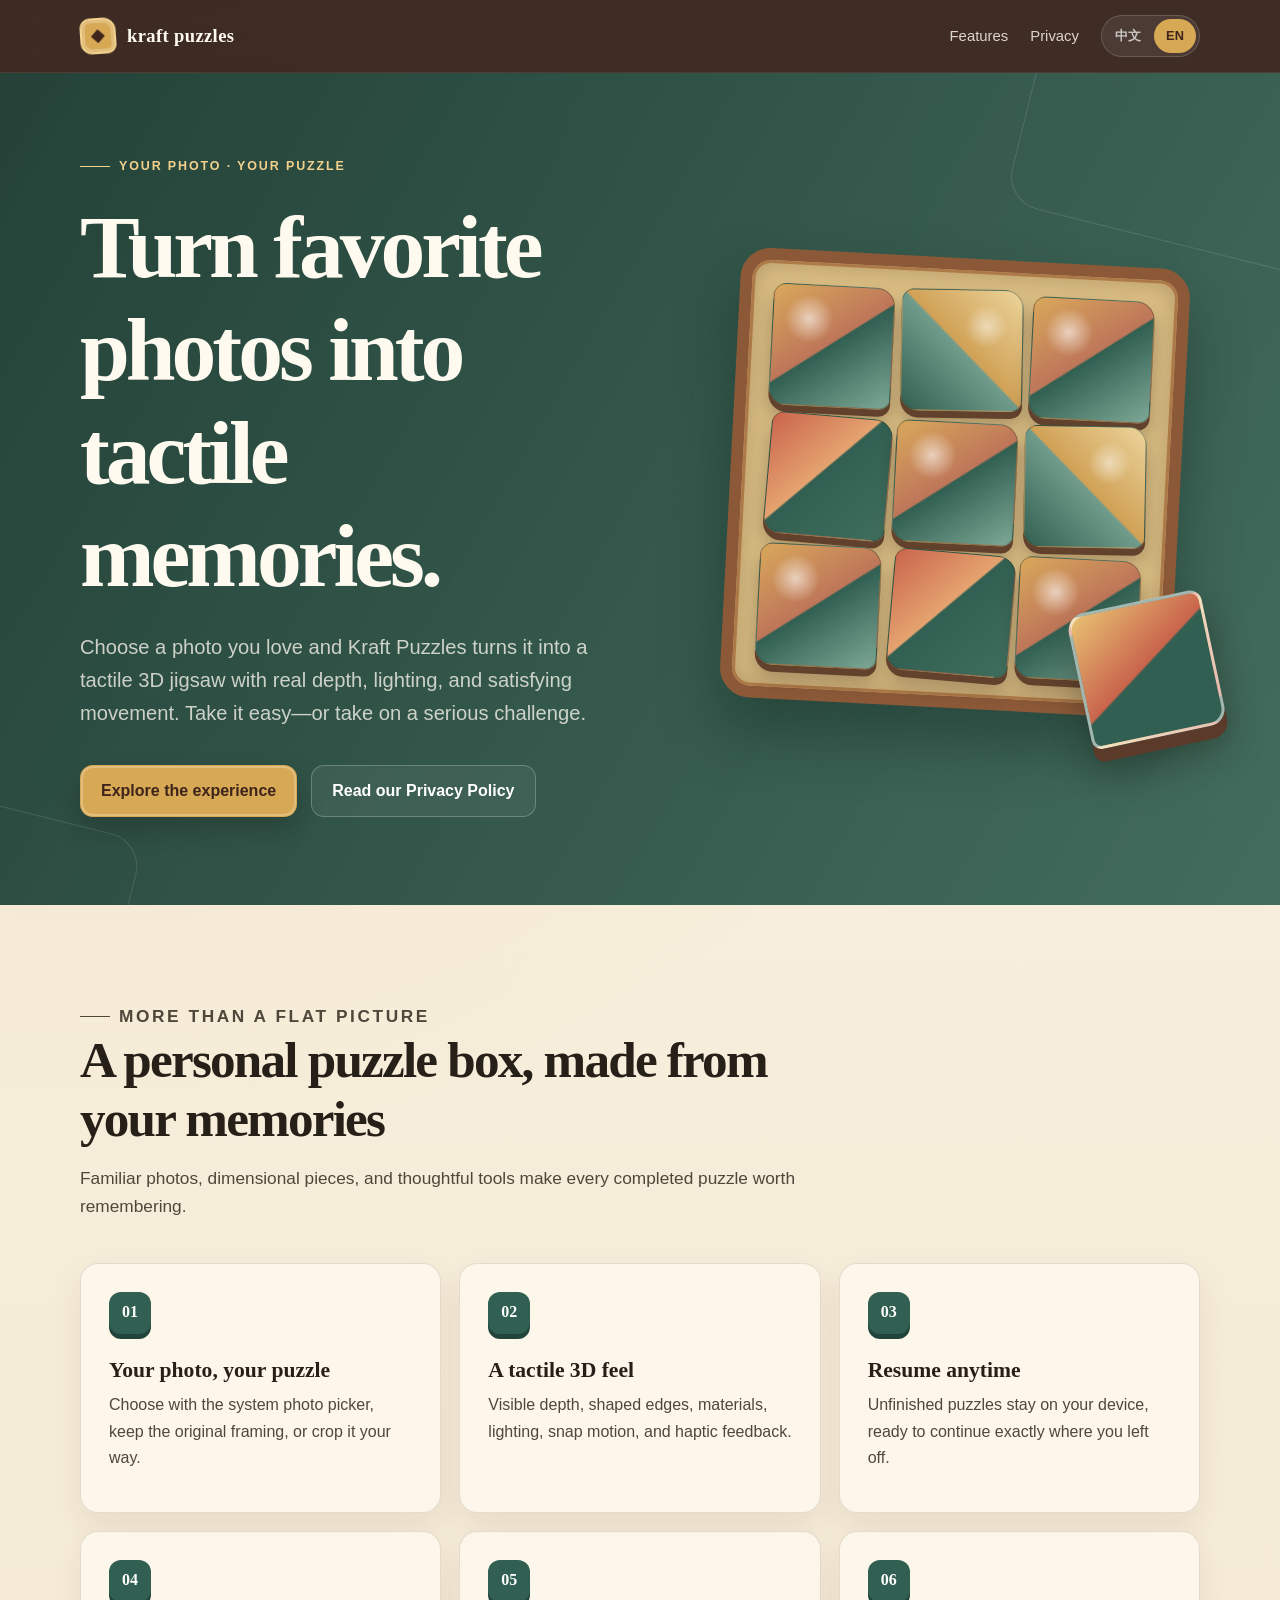
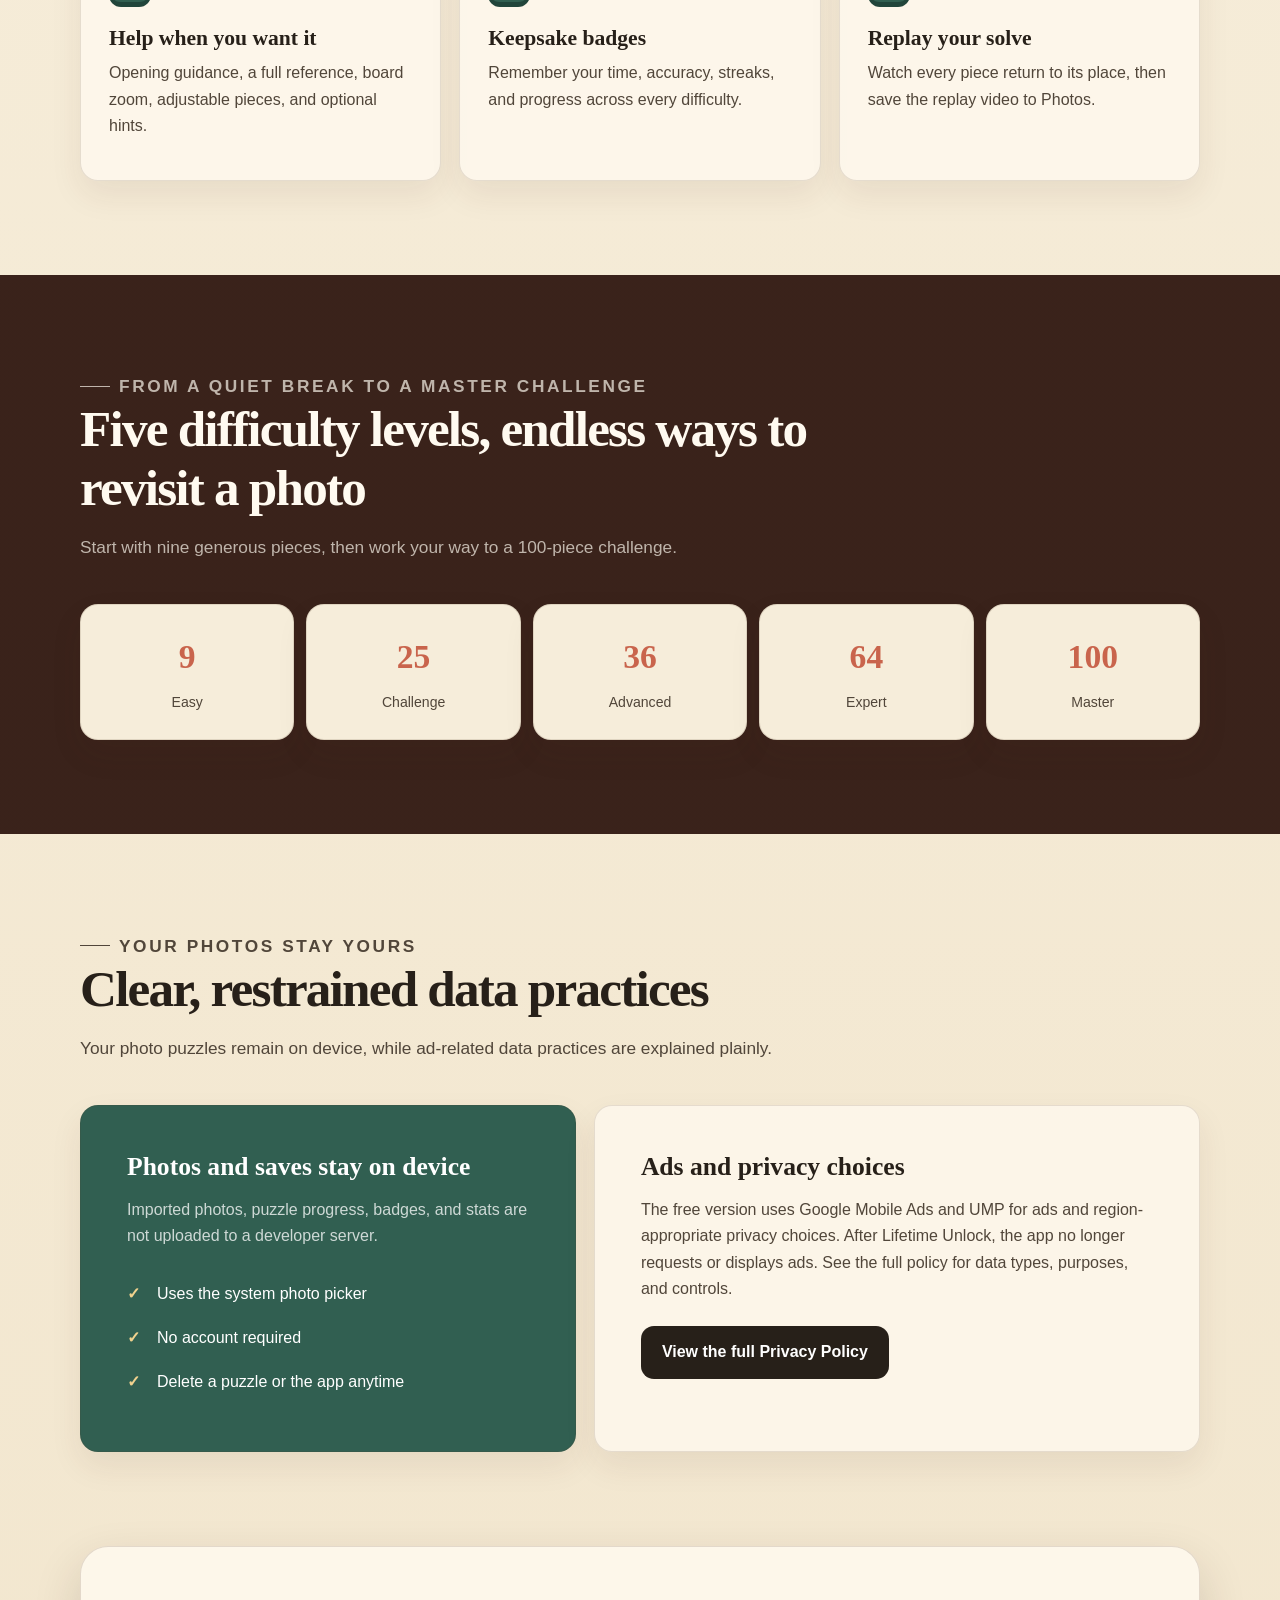
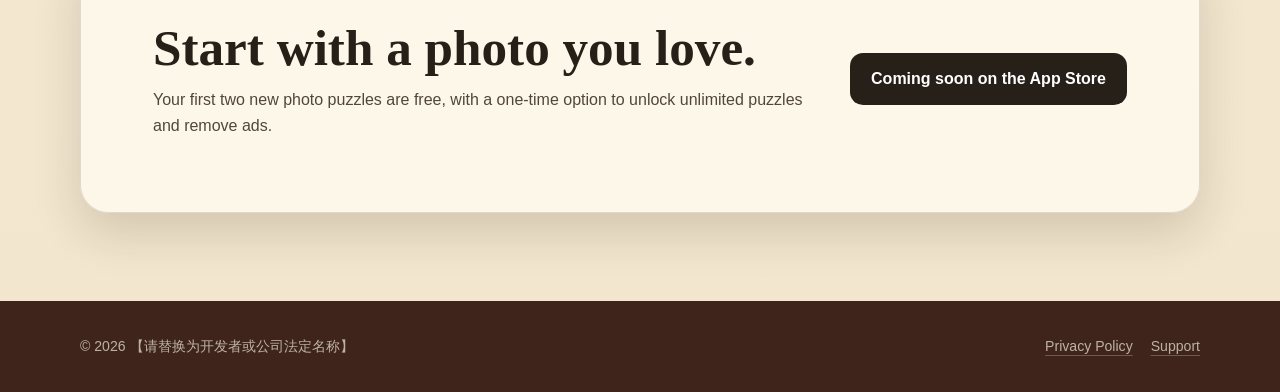
==== index.html @ c2f360ee "Add files via upload" ====
<!doctype html>
<html lang="zh-Hans">
  <head>
    <meta charset="utf-8" />
    <meta name="viewport" content="width=device-width, initial-scale=1" />
    <meta
      name="description"
      content="牛皮拼图（Kraft Puzzles）把你珍贵的照片变成有真实厚度与光影的 3D 拼图。支持 9 至 100 片、进度保存、奖章和拼图回放。"
    />
    <meta name="theme-color" content="#21453b" />
    <title>牛皮拼图 · Kraft Puzzles — 把照片拼成立体回忆</title>
    <link rel="stylesheet" href="styles.css" />
    <script src="site.js" defer></script>
  </head>
  <body>
    <a class="skip-link" href="#main">跳到主要内容 / Skip to content</a>

    <header class="site-header">
      <nav class="nav" aria-label="主导航 / Main navigation">
        <a class="brand" href="index.html" aria-label="牛皮拼图首页">
          <span class="brand-mark" aria-hidden="true">◆</span>
          <span>kraft puzzles</span>
        </a>
        <div class="nav-links">
          <a href="#features" data-language-panel="zh">特色</a>
          <a href="#features" data-language-panel="en" hidden>Features</a>
          <a class="always" href="privacy.html">
            <span data-language-panel="zh">隐私政策</span>
            <span data-language-panel="en" hidden>Privacy</span>
          </a>
          <div class="language-switcher" aria-label="选择语言 / Choose language">
            <button type="button" data-language-button="zh" aria-pressed="true">中文</button>
            <button type="button" data-language-button="en" aria-pressed="false">EN</button>
          </div>
        </div>
      </nav>
    </header>

    <main id="main">
      <section class="hero">
        <div class="hero-inner">
          <div data-language-panel="zh">
            <p class="eyebrow">你的照片 · 你的拼图</p>
            <h1>把珍贵照片，拼成立体回忆。</h1>
            <p class="hero-copy">
              从相册选择一张喜欢的照片，牛皮拼图会把它变成拥有真实厚度、光影和手感的
              3D 拼图。慢慢拼，也可以认真挑战。
            </p>
            <div class="hero-actions">
              <a class="button button-primary" href="#features">探索玩法</a>
              <a class="button button-secondary" href="privacy.html">阅读隐私政策</a>
            </div>
          </div>

          <div data-language-panel="en" hidden>
            <p class="eyebrow">Your photo · Your puzzle</p>
            <h1>Turn favorite photos into tactile memories.</h1>
            <p class="hero-copy">
              Choose a photo you love and Kraft Puzzles turns it into a tactile 3D jigsaw
              with real depth, lighting, and satisfying movement. Take it easy—or take on a
              serious challenge.
            </p>
            <div class="hero-actions">
              <a class="button button-primary" href="#features">Explore the experience</a>
              <a class="button button-secondary" href="privacy.html">Read our Privacy Policy</a>
            </div>
          </div>

          <div class="puzzle-stage" aria-hidden="true">
            <div class="puzzle-board">
              <span class="puzzle-piece"></span>
              <span class="puzzle-piece"></span>
              <span class="puzzle-piece"></span>
              <span class="puzzle-piece"></span>
              <span class="puzzle-piece"></span>
              <span class="puzzle-piece"></span>
              <span class="puzzle-piece"></span>
              <span class="puzzle-piece"></span>
              <span class="puzzle-piece"></span>
            </div>
            <span class="piece-out"></span>
          </div>
        </div>
      </section>

      <section class="section" id="features">
        <div class="section-header" data-language-panel="zh">
          <p class="eyebrow">不只是一张平面图片</p>
          <h2>一盒只属于你的数字拼图</h2>
          <p>熟悉的照片、真实的碎片质感，以及恰到好处的辅助，让每次完成都值得纪念。</p>
        </div>
        <div class="section-header" data-language-panel="en" hidden>
          <p class="eyebrow">More than a flat picture</p>
          <h2>A personal puzzle box, made from your memories</h2>
          <p>
            Familiar photos, dimensional pieces, and thoughtful tools make every completed
            puzzle worth remembering.
          </p>
        </div>

        <div class="feature-grid">
          <article class="feature-card">
            <span class="feature-number">01</span>
            <div data-language-panel="zh">
              <h3>照片即是拼图</h3>
              <p>从系统照片选择图片，保留原始比例，或裁切成正方形、横向与纵向构图。</p>
            </div>
            <div data-language-panel="en" hidden>
              <h3>Your photo, your puzzle</h3>
              <p>Choose with the system photo picker, keep the original framing, or crop it your way.</p>
            </div>
          </article>

          <article class="feature-card">
            <span class="feature-number">02</span>
            <div data-language-panel="zh">
              <h3>真正的立体手感</h3>
              <p>每一块都有可见厚度、边缘、材质与光影，配合吸附动画和触觉反馈自然归位。</p>
            </div>
            <div data-language-panel="en" hidden>
              <h3>A tactile 3D feel</h3>
              <p>Visible depth, shaped edges, materials, lighting, snap motion, and haptic feedback.</p>
            </div>
          </article>

          <article class="feature-card">
            <span class="feature-number">03</span>
            <div data-language-panel="zh">
              <h3>进度随时继续</h3>
              <p>未完成的拼图保存在本机。下次打开，从离开的那一块继续，不必重新开始。</p>
            </div>
            <div data-language-panel="en" hidden>
              <h3>Resume anytime</h3>
              <p>Unfinished puzzles stay on your device, ready to continue exactly where you left off.</p>
            </div>
          </article>

          <article class="feature-card">
            <span class="feature-number">04</span>
            <div data-language-panel="zh">
              <h3>需要时再提示</h3>
              <p>支持开局引导、完整参考图、画布缩放和可调碎片大小，帮助由你决定。</p>
            </div>
            <div data-language-panel="en" hidden>
              <h3>Help when you want it</h3>
              <p>Opening guidance, a full reference, board zoom, adjustable pieces, and optional hints.</p>
            </div>
          </article>

          <article class="feature-card">
            <span class="feature-number">05</span>
            <div data-language-panel="zh">
              <h3>拾光奖章册</h3>
              <p>记录用时、准确率、连续归位与不同难度表现，让每一种完成方式都有纪念。</p>
            </div>
            <div data-language-panel="en" hidden>
              <h3>Keepsake badges</h3>
              <p>Remember your time, accuracy, streaks, and progress across every difficulty.</p>
            </div>
          </article>

          <article class="feature-card">
            <span class="feature-number">06</span>
            <div data-language-panel="zh">
              <h3>把过程变成故事</h3>
              <p>完成后重温碎片逐块归位的过程，并可将回放视频保存到系统相册。</p>
            </div>
            <div data-language-panel="en" hidden>
              <h3>Replay your solve</h3>
              <p>Watch every piece return to its place, then save the replay video to Photos.</p>
            </div>
          </article>
        </div>
      </section>

      <section class="dark-band">
        <div class="section">
          <div class="section-header" data-language-panel="zh">
            <p class="eyebrow">从放松到大师挑战</p>
            <h2>五档难度，一张照片反复探索</h2>
            <p>先从九宫格熟悉手感，再把同一幅画面升级到百片挑战。</p>
          </div>
          <div class="section-header" data-language-panel="en" hidden>
            <p class="eyebrow">From a quiet break to a master challenge</p>
            <h2>Five difficulty levels, endless ways to revisit a photo</h2>
            <p>Start with nine generous pieces, then work your way to a 100-piece challenge.</p>
          </div>

          <div class="difficulty-grid">
            <div class="difficulty-card"><strong>9</strong><span data-language-panel="zh">轻松</span><span data-language-panel="en" hidden>Easy</span></div>
            <div class="difficulty-card"><strong>25</strong><span data-language-panel="zh">挑战</span><span data-language-panel="en" hidden>Challenge</span></div>
            <div class="difficulty-card"><strong>36</strong><span data-language-panel="zh">进阶</span><span data-language-panel="en" hidden>Advanced</span></div>
            <div class="difficulty-card"><strong>64</strong><span data-language-panel="zh">专家</span><span data-language-panel="en" hidden>Expert</span></div>
            <div class="difficulty-card"><strong>100</strong><span data-language-panel="zh">大师</span><span data-language-panel="en" hidden>Master</span></div>
          </div>
        </div>
      </section>

      <section class="section" id="privacy">
        <div class="section-header" data-language-panel="zh">
          <p class="eyebrow">照片属于你</p>
          <h2>清楚、克制的数据处理</h2>
          <p>我们把照片拼图留在设备里，同时如实说明免费版广告服务所处理的数据。</p>
        </div>
        <div class="section-header" data-language-panel="en" hidden>
          <p class="eyebrow">Your photos stay yours</p>
          <h2>Clear, restrained data practices</h2>
          <p>Your photo puzzles remain on device, while ad-related data practices are explained plainly.</p>
        </div>

        <div class="privacy-panel">
          <article class="privacy-card emphasis">
            <div data-language-panel="zh">
              <h3>照片与存档保存在本机</h3>
              <p>导入照片、拼图进度、奖章与统计不会上传到开发者服务器。</p>
              <ul class="check-list">
                <li>使用系统照片选择器</li>
                <li>无需注册账号</li>
                <li>可以随时删除拼图或 App</li>
              </ul>
            </div>
            <div data-language-panel="en" hidden>
              <h3>Photos and saves stay on device</h3>
              <p>Imported photos, puzzle progress, badges, and stats are not uploaded to a developer server.</p>
              <ul class="check-list">
                <li>Uses the system photo picker</li>
                <li>No account required</li>
                <li>Delete a puzzle or the app anytime</li>
              </ul>
            </div>
          </article>

          <article class="privacy-card">
            <div data-language-panel="zh">
              <h3>广告与隐私选择</h3>
              <p>
                免费版使用 Google Mobile Ads 与 UMP 提供广告和适用地区的隐私选项。永久解锁后，App
                不再请求或展示广告。详细数据类型、用途与选择方式请查看完整隐私政策。
              </p>
            </div>
            <div data-language-panel="en" hidden>
              <h3>Ads and privacy choices</h3>
              <p>
                The free version uses Google Mobile Ads and UMP for ads and region-appropriate privacy
                choices. After Lifetime Unlock, the app no longer requests or displays ads. See the full
                policy for data types, purposes, and controls.
              </p>
            </div>
            <p style="margin-top: 24px">
              <a class="button button-dark" href="privacy.html">
                <span data-language-panel="zh">查看完整隐私政策</span>
                <span data-language-panel="en" hidden>View the full Privacy Policy</span>
              </a>
            </p>
          </article>
        </div>
      </section>

      <section class="cta" aria-labelledby="cta-heading">
        <div data-language-panel="zh">
          <h2 id="cta-heading">从一张喜欢的照片开始。</h2>
          <p>前两个新照片拼图免费创建；也可一次购买，永久解锁无限拼图并移除广告。</p>
        </div>
        <div data-language-panel="en" hidden>
          <h2 id="cta-heading-en">Start with a photo you love.</h2>
          <p>Your first two new photo puzzles are free, with a one-time option to unlock unlimited puzzles and remove ads.</p>
        </div>
        <span class="button button-dark" aria-label="App Store 即将上线 / Coming soon on the App Store">
          <span data-language-panel="zh">App Store · 即将上线</span>
          <span data-language-panel="en" hidden>Coming soon on the App Store</span>
        </span>
      </section>
    </main>

    <footer class="site-footer">
      <div class="footer-inner">
        <span>© 2026 <span data-replace="legal-name">【请替换为开发者或公司法定名称】</span></span>
        <div class="footer-links">
          <a href="privacy.html"><span data-language-panel="zh">隐私政策</span><span data-language-panel="en" hidden>Privacy Policy</span></a>
          <a href="mailto:REPLACE_WITH_SUPPORT_EMAIL"><span data-language-panel="zh">联系支持</span><span data-language-panel="en" hidden>Support</span></a>
        </div>
      </div>
    </footer>
  </body>
</html>
---- styles.css ----
:root {
  color-scheme: light;
  --ink: #272019;
  --ink-soft: #51463a;
  --paper: #f6edda;
  --paper-deep: #ead8b7;
  --wood: #6f3e29;
  --wood-dark: #3f241b;
  --felt: #315f51;
  --felt-dark: #21453b;
  --brass: #d7a955;
  --coral: #c9644c;
  --cream: #fffaf0;
  --line: rgba(65, 43, 29, 0.18);
  --shadow: 0 20px 48px rgba(52, 31, 20, 0.16);
  --radius-lg: 28px;
  --radius-md: 18px;
  --page: min(1120px, calc(100% - 36px));
}

* {
  box-sizing: border-box;
}

html {
  scroll-behavior: smooth;
}

body {
  margin: 0;
  color: var(--ink);
  background:
    radial-gradient(circle at 8% 4%, rgba(215, 169, 85, 0.16), transparent 28%),
    linear-gradient(180deg, #f8f0df 0%, #f2e6ce 100%);
  font-family: -apple-system, BlinkMacSystemFont, "Segoe UI", "PingFang SC",
    "Hiragino Sans GB", "Microsoft YaHei", sans-serif;
  line-height: 1.65;
  -webkit-font-smoothing: antialiased;
}

a {
  color: inherit;
}

button,
a {
  -webkit-tap-highlight-color: transparent;
}

.skip-link {
  position: fixed;
  top: 10px;
  left: 10px;
  z-index: 100;
  padding: 10px 14px;
  border-radius: 10px;
  color: white;
  background: var(--ink);
  transform: translateY(-150%);
}

.skip-link:focus {
  transform: translateY(0);
}

.site-header {
  position: sticky;
  top: 0;
  z-index: 20;
  border-bottom: 1px solid rgba(255, 255, 255, 0.08);
  color: var(--cream);
  background: rgba(46, 28, 21, 0.92);
  backdrop-filter: blur(16px);
}

.nav {
  width: var(--page);
  min-height: 72px;
  margin: 0 auto;
  display: flex;
  align-items: center;
  gap: 26px;
}

.brand {
  display: inline-flex;
  align-items: center;
  gap: 11px;
  text-decoration: none;
  font-family: Georgia, "Times New Roman", "Songti SC", serif;
  font-size: 1.16rem;
  font-weight: 800;
  letter-spacing: 0.02em;
  white-space: nowrap;
}

.brand-mark {
  width: 36px;
  height: 36px;
  display: grid;
  place-items: center;
  border: 2px solid #f2d18c;
  border-radius: 10px 13px 9px 12px;
  color: var(--wood-dark);
  background: var(--brass);
  box-shadow: inset 0 0 0 3px rgba(255, 255, 255, 0.24);
  font-size: 1.05rem;
  transform: rotate(-4deg);
}

.nav-links {
  margin-left: auto;
  display: flex;
  align-items: center;
  gap: 22px;
}

.nav-links a {
  color: rgba(255, 250, 240, 0.82);
  text-decoration: none;
  font-size: 0.93rem;
}

.nav-links a:hover,
.nav-links a:focus-visible {
  color: white;
}

.language-switcher {
  display: inline-flex;
  gap: 3px;
  padding: 3px;
  border: 1px solid rgba(255, 255, 255, 0.16);
  border-radius: 999px;
  background: rgba(255, 255, 255, 0.07);
}

.language-switcher button {
  min-width: 42px;
  padding: 6px 10px;
  border: 0;
  border-radius: 999px;
  color: rgba(255, 255, 255, 0.7);
  background: transparent;
  font: inherit;
  font-size: 0.8rem;
  font-weight: 700;
  cursor: pointer;
}

.language-switcher button[aria-pressed="true"] {
  color: var(--wood-dark);
  background: var(--brass);
}

.hero {
  position: relative;
  overflow: hidden;
  color: var(--cream);
  background:
    linear-gradient(120deg, rgba(28, 59, 50, 0.96), rgba(49, 95, 81, 0.91)),
    repeating-linear-gradient(90deg, transparent 0 33px, rgba(255, 255, 255, 0.025) 34px 35px);
}

.hero::before,
.hero::after {
  content: "";
  position: absolute;
  border: 1px solid rgba(255, 255, 255, 0.12);
  border-radius: 34px;
  transform: rotate(14deg);
}

.hero::before {
  width: 320px;
  height: 320px;
  right: -80px;
  top: -150px;
}

.hero::after {
  width: 210px;
  height: 210px;
  left: -90px;
  bottom: -120px;
}

.hero-inner {
  position: relative;
  z-index: 1;
  width: var(--page);
  min-height: 650px;
  margin: 0 auto;
  display: grid;
  grid-template-columns: minmax(0, 1.05fr) minmax(340px, 0.95fr);
  align-items: center;
  gap: clamp(48px, 7vw, 96px);
  padding: 76px 0 88px;
}

.eyebrow {
  display: inline-flex;
  align-items: center;
  gap: 9px;
  margin: 0 0 18px;
  color: #f2d18c;
  font-size: 0.78rem;
  font-weight: 800;
  letter-spacing: 0.15em;
  text-transform: uppercase;
}

.eyebrow::before {
  content: "";
  width: 30px;
  height: 1px;
  background: currentColor;
}

h1,
h2,
h3 {
  font-family: Georgia, "Times New Roman", "Songti SC", serif;
  line-height: 1.15;
}

h1 {
  max-width: 720px;
  margin: 0;
  font-size: clamp(3rem, 7vw, 5.8rem);
  letter-spacing: -0.045em;
}

.hero-copy {
  max-width: 650px;
  margin: 24px 0 0;
  color: rgba(255, 250, 240, 0.76);
  font-size: clamp(1.05rem, 1.8vw, 1.26rem);
}

.hero-actions {
  margin-top: 34px;
  display: flex;
  flex-wrap: wrap;
  align-items: center;
  gap: 14px;
}

.button {
  min-height: 50px;
  display: inline-flex;
  align-items: center;
  justify-content: center;
  gap: 10px;
  padding: 12px 20px;
  border: 1px solid transparent;
  border-radius: 13px;
  text-decoration: none;
  font-weight: 800;
  transition: transform 160ms ease, box-shadow 160ms ease, background 160ms ease;
}

.button:hover {
  transform: translateY(-2px);
}

.button-primary {
  color: var(--wood-dark);
  background: var(--brass);
  box-shadow: 0 11px 24px rgba(21, 16, 11, 0.24), inset 0 0 0 2px rgba(255, 255, 255, 0.24);
}

.button-secondary {
  border-color: rgba(255, 255, 255, 0.23);
  color: white;
  background: rgba(255, 255, 255, 0.06);
}

.button-dark {
  color: white;
  background: var(--ink);
}

.puzzle-stage {
  position: relative;
  aspect-ratio: 1 / 1;
  display: grid;
  place-items: center;
}

.puzzle-board {
  width: min(100%, 450px);
  aspect-ratio: 1;
  padding: 22px;
  display: grid;
  grid-template-columns: repeat(3, 1fr);
  gap: 8px;
  border: 12px solid #8b5938;
  border-radius: 30px;
  background: #d9bd83;
  box-shadow:
    0 34px 60px rgba(10, 30, 24, 0.36),
    inset 0 0 0 3px #ad7947,
    inset 0 0 24px rgba(76, 42, 24, 0.3);
  transform: rotate(3deg);
}

.puzzle-piece {
  position: relative;
  border: 1px solid rgba(32, 44, 32, 0.35);
  border-radius: 13px 19px 12px 18px;
  background:
    radial-gradient(circle at 30% 28%, rgba(255, 255, 255, 0.6), transparent 20%),
    linear-gradient(145deg, #d9a85b, #be7659 48%, #315f51 49%, #7ea997);
  box-shadow: 0 7px 0 #62422d, 0 13px 17px rgba(30, 21, 15, 0.26);
}

.puzzle-piece:nth-child(2n) {
  transform: translateY(-3px) rotate(-2deg);
  background:
    radial-gradient(circle at 70% 30%, rgba(255, 255, 255, 0.5), transparent 18%),
    linear-gradient(45deg, #315f51, #719c8b 50%, #d0a156 51%, #ecd49b);
}

.puzzle-piece:nth-child(4n) {
  transform: translateX(3px) rotate(2deg);
  background: linear-gradient(135deg, #c9644c, #e5a36f 45%, #315f51 46%, #406e5d);
}

.piece-out {
  position: absolute;
  width: 28%;
  aspect-ratio: 1;
  right: -3%;
  bottom: -2%;
  border: 3px solid rgba(255, 255, 255, 0.55);
  border-radius: 18px 12px 17px 10px;
  background: linear-gradient(145deg, #e8c273, #c9644c 48%, #315f51 49%);
  box-shadow: 0 13px 0 #5b3a29, 0 22px 35px rgba(22, 20, 15, 0.35);
  transform: rotate(-12deg);
}

.section {
  width: var(--page);
  margin: 0 auto;
  padding: 94px 0;
}

.section-header {
  max-width: 740px;
  margin-bottom: 42px;
}

.section-header h2 {
  margin: 0 0 15px;
  font-size: clamp(2.1rem, 4vw, 3.5rem);
  letter-spacing: -0.035em;
}

.section-header p {
  margin: 0;
  color: var(--ink-soft);
  font-size: 1.08rem;
}

.feature-grid {
  display: grid;
  grid-template-columns: repeat(3, minmax(0, 1fr));
  gap: 18px;
}

.feature-card,
.difficulty-card,
.privacy-card,
.policy-section,
.summary-card {
  border: 1px solid rgba(88, 58, 39, 0.14);
  border-radius: var(--radius-md);
  background: rgba(255, 250, 240, 0.74);
  box-shadow: 0 14px 32px rgba(71, 44, 28, 0.08);
}

.feature-card {
  min-height: 250px;
  padding: 28px;
}

.feature-number {
  width: 42px;
  height: 42px;
  display: grid;
  place-items: center;
  border-radius: 12px;
  color: white;
  background: var(--felt);
  font-family: Georgia, serif;
  font-weight: 800;
  box-shadow: 0 5px 0 var(--felt-dark);
}

.feature-card h3 {
  margin: 24px 0 10px;
  font-size: 1.35rem;
}

.feature-card p {
  margin: 0;
  color: var(--ink-soft);
}

.dark-band {
  color: var(--cream);
  background:
    linear-gradient(rgba(54, 30, 23, 0.98), rgba(54, 30, 23, 0.98)),
    repeating-linear-gradient(0deg, transparent 0 14px, rgba(255, 255, 255, 0.03) 15px);
}

.dark-band .section-header p {
  color: rgba(255, 250, 240, 0.68);
}

.difficulty-grid {
  display: grid;
  grid-template-columns: repeat(5, minmax(0, 1fr));
  gap: 12px;
}

.difficulty-card {
  padding: 24px 16px;
  text-align: center;
  color: var(--ink);
  background: var(--paper);
}

.difficulty-card strong {
  display: block;
  margin-bottom: 5px;
  color: var(--coral);
  font-family: Georgia, serif;
  font-size: 2.1rem;
}

.difficulty-card span {
  color: var(--ink-soft);
  font-size: 0.88rem;
}

.privacy-panel {
  display: grid;
  grid-template-columns: 0.9fr 1.1fr;
  gap: 18px;
}

.privacy-card {
  padding: clamp(28px, 4vw, 46px);
}

.privacy-card.emphasis {
  color: white;
  background: var(--felt);
}

.privacy-card h3 {
  margin: 0 0 16px;
  font-size: 1.6rem;
}

.privacy-card p {
  margin: 0;
  color: var(--ink-soft);
}

.privacy-card.emphasis p {
  color: rgba(255, 255, 255, 0.76);
}

.check-list {
  margin: 22px 0 0;
  padding: 0;
  list-style: none;
}

.check-list li {
  position: relative;
  padding: 9px 0 9px 30px;
}

.check-list li::before {
  content: "✓";
  position: absolute;
  left: 0;
  color: #f1d28e;
  font-weight: 900;
}

.cta {
  width: var(--page);
  margin: 0 auto 88px;
  padding: clamp(38px, 7vw, 72px);
  display: grid;
  grid-template-columns: 1fr auto;
  align-items: center;
  gap: 30px;
  border: 1px solid rgba(88, 58, 39, 0.16);
  border-radius: var(--radius-lg);
  background: rgba(255, 250, 240, 0.82);
  box-shadow: var(--shadow);
}

.cta h2 {
  margin: 0 0 9px;
  font-size: clamp(2rem, 4vw, 3.3rem);
}

.cta p {
  margin: 0;
  color: var(--ink-soft);
}

.site-footer {
  padding: 34px 0;
  color: rgba(255, 250, 240, 0.66);
  background: var(--wood-dark);
}

.footer-inner {
  width: var(--page);
  margin: 0 auto;
  display: flex;
  align-items: center;
  justify-content: space-between;
  gap: 24px;
  font-size: 0.88rem;
}

.footer-links {
  display: flex;
  flex-wrap: wrap;
  gap: 18px;
}

.footer-links a {
  text-decoration-color: rgba(255, 255, 255, 0.24);
  text-underline-offset: 4px;
}

/* Privacy page */
.policy-hero {
  color: white;
  background: var(--felt-dark);
}

.policy-hero-inner {
  width: var(--page);
  margin: 0 auto;
  padding: 72px 0 66px;
}

.policy-hero h1 {
  max-width: 850px;
  font-size: clamp(2.8rem, 6vw, 5rem);
}

.policy-hero p {
  max-width: 760px;
  margin: 20px 0 0;
  color: rgba(255, 255, 255, 0.72);
  font-size: 1.08rem;
}

.policy-layout {
  width: var(--page);
  margin: 0 auto;
  display: grid;
  grid-template-columns: 250px minmax(0, 1fr);
  align-items: start;
  gap: 34px;
  padding: 54px 0 90px;
}

.policy-nav {
  position: sticky;
  top: 98px;
  padding: 20px;
  border: 1px solid var(--line);
  border-radius: 16px;
  background: rgba(255, 250, 240, 0.72);
}

.policy-nav strong {
  display: block;
  margin-bottom: 10px;
  font-family: Georgia, "Songti SC", serif;
}

.policy-nav a {
  display: block;
  padding: 7px 0;
  color: var(--ink-soft);
  text-decoration: none;
  font-size: 0.88rem;
}

.policy-nav a:hover,
.policy-nav a:focus-visible {
  color: var(--coral);
}

.policy-content {
  min-width: 0;
}

.summary-card {
  margin-bottom: 18px;
  padding: 26px 30px;
  border-left: 5px solid var(--brass);
}

.summary-card p {
  margin: 0;
  color: var(--ink-soft);
}

.policy-section {
  margin-bottom: 16px;
  padding: clamp(24px, 4vw, 38px);
}

.policy-section h2 {
  margin: 0 0 18px;
  font-size: clamp(1.45rem, 3vw, 2rem);
}

.policy-section h3 {
  margin: 26px 0 10px;
  font-size: 1.12rem;
}

.policy-section p,
.policy-section li {
  color: var(--ink-soft);
}

.policy-section ul {
  padding-left: 22px;
}

.policy-section li + li {
  margin-top: 8px;
}

.data-table-wrap {
  overflow-x: auto;
  margin-top: 20px;
  border: 1px solid var(--line);
  border-radius: 14px;
}

.data-table {
  width: 100%;
  min-width: 640px;
  border-collapse: collapse;
  background: rgba(255, 255, 255, 0.36);
  font-size: 0.9rem;
}

.data-table th,
.data-table td {
  padding: 14px 16px;
  border-bottom: 1px solid var(--line);
  text-align: left;
  vertical-align: top;
}

.data-table th {
  color: var(--ink);
  background: rgba(234, 216, 183, 0.6);
}

.data-table tr:last-child td {
  border-bottom: 0;
}

.placeholder {
  display: inline-block;
  padding: 2px 7px;
  border: 1px dashed var(--coral);
  border-radius: 6px;
  color: #923d2d;
  background: #fff2e8;
  font-weight: 800;
}

.language-panel[hidden] {
  display: none !important;
}

:focus-visible {
  outline: 3px solid #efc56e;
  outline-offset: 3px;
}

@media (prefers-reduced-motion: reduce) {
  html {
    scroll-behavior: auto;
  }

  *,
  *::before,
  *::after {
    animation-duration: 0.01ms !important;
    transition-duration: 0.01ms !important;
  }
}

@media (max-width: 900px) {
  .nav-links > a:not(.always) {
    display: none;
  }

  .hero-inner {
    grid-template-columns: 1fr;
    padding-top: 64px;
  }

  .puzzle-stage {
    width: min(550px, 94%);
    margin: 0 auto;
  }

  .feature-grid {
    grid-template-columns: repeat(2, minmax(0, 1fr));
  }

  .difficulty-grid {
    grid-template-columns: repeat(3, minmax(0, 1fr));
  }

  .privacy-panel,
  .policy-layout {
    grid-template-columns: 1fr;
  }

  .policy-nav {
    position: static;
  }
}

@media (max-width: 620px) {
  :root {
    --page: min(100% - 24px, 1120px);
  }

  .nav {
    min-height: 64px;
    gap: 10px;
  }

  .brand {
    font-size: 1rem;
  }

  .brand-mark {
    width: 32px;
    height: 32px;
  }

  .nav-links {
    gap: 8px;
  }

  .nav-links > a {
    display: none;
  }

  .language-switcher button {
    min-width: 37px;
    padding: 5px 8px;
  }

  .hero-inner {
    min-height: auto;
    gap: 42px;
    padding: 58px 0 68px;
  }

  h1 {
    font-size: clamp(2.7rem, 15vw, 4rem);
  }

  .hero-actions,
  .hero-actions .button {
    width: 100%;
  }

  .puzzle-board {
    padding: 16px;
    border-width: 9px;
  }

  .section {
    padding: 68px 0;
  }

  .feature-grid,
  .difficulty-grid {
    grid-template-columns: 1fr;
  }

  .feature-card {
    min-height: auto;
  }

  .difficulty-card {
    display: flex;
    align-items: center;
    justify-content: space-between;
    text-align: left;
  }

  .difficulty-card strong {
    margin: 0;
  }

  .cta {
    grid-template-columns: 1fr;
    margin-bottom: 62px;
  }

  .cta .button {
    width: 100%;
  }

  .footer-inner {
    align-items: flex-start;
    flex-direction: column;
  }

  .policy-hero-inner {
    padding: 56px 0 50px;
  }

  .policy-layout {
    padding-top: 32px;
  }

  .summary-card,
  .policy-section {
    padding: 22px;
  }
}
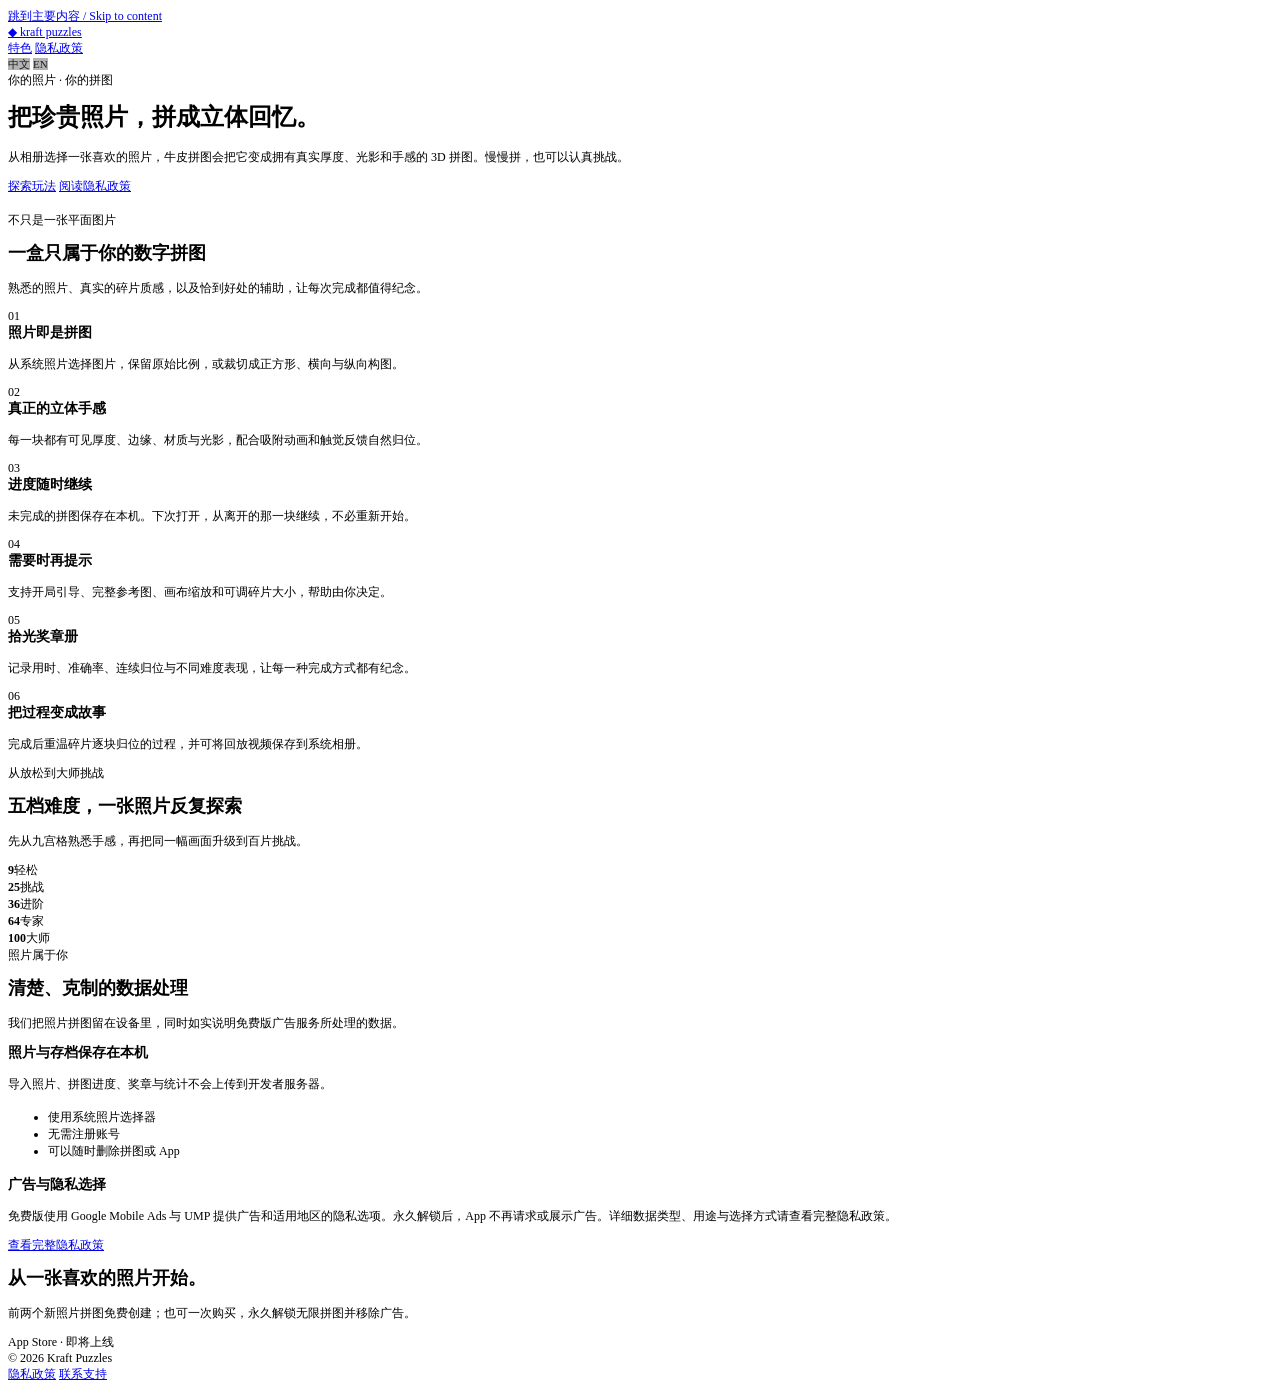
==== commit d44877ee: "Add files via upload" ====
--- a/index.html
+++ b/index.html
@@ -1,285 +1,87 @@
-<!doctype html>
-<html lang="zh-Hans">
-  <head>
-    <meta charset="utf-8" />
-    <meta name="viewport" content="width=device-width, initial-scale=1" />
-    <meta
-      name="description"
-      content="牛皮拼图（Kraft Puzzles）把你珍贵的照片变成有真实厚度与光影的 3D 拼图。支持 9 至 100 片、进度保存、奖章和拼图回放。"
-    />
-    <meta name="theme-color" content="#21453b" />
-    <title>牛皮拼图 · Kraft Puzzles — 把照片拼成立体回忆</title>
-    <link rel="stylesheet" href="styles.css" />
-    <script src="site.js" defer></script>
-  </head>
-  <body>
-    <a class="skip-link" href="#main">跳到主要内容 / Skip to content</a>
-
-    <header class="site-header">
-      <nav class="nav" aria-label="主导航 / Main navigation">
-        <a class="brand" href="index.html" aria-label="牛皮拼图首页">
-          <span class="brand-mark" aria-hidden="true">◆</span>
-          <span>kraft puzzles</span>
-        </a>
-        <div class="nav-links">
-          <a href="#features" data-language-panel="zh">特色</a>
-          <a href="#features" data-language-panel="en" hidden>Features</a>
-          <a class="always" href="privacy.html">
-            <span data-language-panel="zh">隐私政策</span>
-            <span data-language-panel="en" hidden>Privacy</span>
-          </a>
-          <div class="language-switcher" aria-label="选择语言 / Choose language">
-            <button type="button" data-language-button="zh" aria-pressed="true">中文</button>
-            <button type="button" data-language-button="en" aria-pressed="false">EN</button>
-          </div>
-        </div>
-      </nav>
-    </header>
-
-    <main id="main">
-      <section class="hero">
-        <div class="hero-inner">
-          <div data-language-panel="zh">
-            <p class="eyebrow">你的照片 · 你的拼图</p>
-            <h1>把珍贵照片，拼成立体回忆。</h1>
-            <p class="hero-copy">
-              从相册选择一张喜欢的照片，牛皮拼图会把它变成拥有真实厚度、光影和手感的
-              3D 拼图。慢慢拼，也可以认真挑战。
-            </p>
-            <div class="hero-actions">
-              <a class="button button-primary" href="#features">探索玩法</a>
-              <a class="button button-secondary" href="privacy.html">阅读隐私政策</a>
-            </div>
-          </div>
-
-          <div data-language-panel="en" hidden>
-            <p class="eyebrow">Your photo · Your puzzle</p>
-            <h1>Turn favorite photos into tactile memories.</h1>
-            <p class="hero-copy">
-              Choose a photo you love and Kraft Puzzles turns it into a tactile 3D jigsaw
-              with real depth, lighting, and satisfying movement. Take it easy—or take on a
-              serious challenge.
-            </p>
-            <div class="hero-actions">
-              <a class="button button-primary" href="#features">Explore the experience</a>
-              <a class="button button-secondary" href="privacy.html">Read our Privacy Policy</a>
-            </div>
-          </div>
-
-          <div class="puzzle-stage" aria-hidden="true">
-            <div class="puzzle-board">
-              <span class="puzzle-piece"></span>
-              <span class="puzzle-piece"></span>
-              <span class="puzzle-piece"></span>
-              <span class="puzzle-piece"></span>
-              <span class="puzzle-piece"></span>
-              <span class="puzzle-piece"></span>
-              <span class="puzzle-piece"></span>
-              <span class="puzzle-piece"></span>
-              <span class="puzzle-piece"></span>
-            </div>
-            <span class="piece-out"></span>
-          </div>
-        </div>
-      </section>
-
-      <section class="section" id="features">
-        <div class="section-header" data-language-panel="zh">
-          <p class="eyebrow">不只是一张平面图片</p>
-          <h2>一盒只属于你的数字拼图</h2>
-          <p>熟悉的照片、真实的碎片质感，以及恰到好处的辅助，让每次完成都值得纪念。</p>
-        </div>
-        <div class="section-header" data-language-panel="en" hidden>
-          <p class="eyebrow">More than a flat picture</p>
-          <h2>A personal puzzle box, made from your memories</h2>
-          <p>
-            Familiar photos, dimensional pieces, and thoughtful tools make every completed
-            puzzle worth remembering.
-          </p>
-        </div>
-
-        <div class="feature-grid">
-          <article class="feature-card">
-            <span class="feature-number">01</span>
-            <div data-language-panel="zh">
-              <h3>照片即是拼图</h3>
-              <p>从系统照片选择图片，保留原始比例，或裁切成正方形、横向与纵向构图。</p>
-            </div>
-            <div data-language-panel="en" hidden>
-              <h3>Your photo, your puzzle</h3>
-              <p>Choose with the system photo picker, keep the original framing, or crop it your way.</p>
-            </div>
-          </article>
-
-          <article class="feature-card">
-            <span class="feature-number">02</span>
-            <div data-language-panel="zh">
-              <h3>真正的立体手感</h3>
-              <p>每一块都有可见厚度、边缘、材质与光影，配合吸附动画和触觉反馈自然归位。</p>
-            </div>
-            <div data-language-panel="en" hidden>
-              <h3>A tactile 3D feel</h3>
-              <p>Visible depth, shaped edges, materials, lighting, snap motion, and haptic feedback.</p>
-            </div>
-          </article>
-
-          <article class="feature-card">
-            <span class="feature-number">03</span>
-            <div data-language-panel="zh">
-              <h3>进度随时继续</h3>
-              <p>未完成的拼图保存在本机。下次打开，从离开的那一块继续，不必重新开始。</p>
-            </div>
-            <div data-language-panel="en" hidden>
-              <h3>Resume anytime</h3>
-              <p>Unfinished puzzles stay on your device, ready to continue exactly where you left off.</p>
-            </div>
-          </article>
-
-          <article class="feature-card">
-            <span class="feature-number">04</span>
-            <div data-language-panel="zh">
-              <h3>需要时再提示</h3>
-              <p>支持开局引导、完整参考图、画布缩放和可调碎片大小，帮助由你决定。</p>
-            </div>
-            <div data-language-panel="en" hidden>
-              <h3>Help when you want it</h3>
-              <p>Opening guidance, a full reference, board zoom, adjustable pieces, and optional hints.</p>
-            </div>
-          </article>
-
-          <article class="feature-card">
-            <span class="feature-number">05</span>
-            <div data-language-panel="zh">
-              <h3>拾光奖章册</h3>
-              <p>记录用时、准确率、连续归位与不同难度表现，让每一种完成方式都有纪念。</p>
-            </div>
-            <div data-language-panel="en" hidden>
-              <h3>Keepsake badges</h3>
-              <p>Remember your time, accuracy, streaks, and progress across every difficulty.</p>
-            </div>
-          </article>
-
-          <article class="feature-card">
-            <span class="feature-number">06</span>
-            <div data-language-panel="zh">
-              <h3>把过程变成故事</h3>
-              <p>完成后重温碎片逐块归位的过程，并可将回放视频保存到系统相册。</p>
-            </div>
-            <div data-language-panel="en" hidden>
-              <h3>Replay your solve</h3>
-              <p>Watch every piece return to its place, then save the replay video to Photos.</p>
-            </div>
-          </article>
-        </div>
-      </section>
-
-      <section class="dark-band">
-        <div class="section">
-          <div class="section-header" data-language-panel="zh">
-            <p class="eyebrow">从放松到大师挑战</p>
-            <h2>五档难度，一张照片反复探索</h2>
-            <p>先从九宫格熟悉手感，再把同一幅画面升级到百片挑战。</p>
-          </div>
-          <div class="section-header" data-language-panel="en" hidden>
-            <p class="eyebrow">From a quiet break to a master challenge</p>
-            <h2>Five difficulty levels, endless ways to revisit a photo</h2>
-            <p>Start with nine generous pieces, then work your way to a 100-piece challenge.</p>
-          </div>
-
-          <div class="difficulty-grid">
-            <div class="difficulty-card"><strong>9</strong><span data-language-panel="zh">轻松</span><span data-language-panel="en" hidden>Easy</span></div>
-            <div class="difficulty-card"><strong>25</strong><span data-language-panel="zh">挑战</span><span data-language-panel="en" hidden>Challenge</span></div>
-            <div class="difficulty-card"><strong>36</strong><span data-language-panel="zh">进阶</span><span data-language-panel="en" hidden>Advanced</span></div>
-            <div class="difficulty-card"><strong>64</strong><span data-language-panel="zh">专家</span><span data-language-panel="en" hidden>Expert</span></div>
-            <div class="difficulty-card"><strong>100</strong><span data-language-panel="zh">大师</span><span data-language-panel="en" hidden>Master</span></div>
-          </div>
-        </div>
-      </section>
-
-      <section class="section" id="privacy">
-        <div class="section-header" data-language-panel="zh">
-          <p class="eyebrow">照片属于你</p>
-          <h2>清楚、克制的数据处理</h2>
-          <p>我们把照片拼图留在设备里，同时如实说明免费版广告服务所处理的数据。</p>
-        </div>
-        <div class="section-header" data-language-panel="en" hidden>
-          <p class="eyebrow">Your photos stay yours</p>
-          <h2>Clear, restrained data practices</h2>
-          <p>Your photo puzzles remain on device, while ad-related data practices are explained plainly.</p>
-        </div>
-
-        <div class="privacy-panel">
-          <article class="privacy-card emphasis">
-            <div data-language-panel="zh">
-              <h3>照片与存档保存在本机</h3>
-              <p>导入照片、拼图进度、奖章与统计不会上传到开发者服务器。</p>
-              <ul class="check-list">
-                <li>使用系统照片选择器</li>
-                <li>无需注册账号</li>
-                <li>可以随时删除拼图或 App</li>
-              </ul>
-            </div>
-            <div data-language-panel="en" hidden>
-              <h3>Photos and saves stay on device</h3>
-              <p>Imported photos, puzzle progress, badges, and stats are not uploaded to a developer server.</p>
-              <ul class="check-list">
-                <li>Uses the system photo picker</li>
-                <li>No account required</li>
-                <li>Delete a puzzle or the app anytime</li>
-              </ul>
-            </div>
-          </article>
-
-          <article class="privacy-card">
-            <div data-language-panel="zh">
-              <h3>广告与隐私选择</h3>
-              <p>
-                免费版使用 Google Mobile Ads 与 UMP 提供广告和适用地区的隐私选项。永久解锁后，App
-                不再请求或展示广告。详细数据类型、用途与选择方式请查看完整隐私政策。
-              </p>
-            </div>
-            <div data-language-panel="en" hidden>
-              <h3>Ads and privacy choices</h3>
-              <p>
-                The free version uses Google Mobile Ads and UMP for ads and region-appropriate privacy
-                choices. After Lifetime Unlock, the app no longer requests or displays ads. See the full
-                policy for data types, purposes, and controls.
-              </p>
-            </div>
-            <p style="margin-top: 24px">
-              <a class="button button-dark" href="privacy.html">
-                <span data-language-panel="zh">查看完整隐私政策</span>
-                <span data-language-panel="en" hidden>View the full Privacy Policy</span>
-              </a>
-            </p>
-          </article>
-        </div>
-      </section>
-
-      <section class="cta" aria-labelledby="cta-heading">
-        <div data-language-panel="zh">
-          <h2 id="cta-heading">从一张喜欢的照片开始。</h2>
-          <p>前两个新照片拼图免费创建；也可一次购买，永久解锁无限拼图并移除广告。</p>
-        </div>
-        <div data-language-panel="en" hidden>
-          <h2 id="cta-heading-en">Start with a photo you love.</h2>
-          <p>Your first two new photo puzzles are free, with a one-time option to unlock unlimited puzzles and remove ads.</p>
-        </div>
-        <span class="button button-dark" aria-label="App Store 即将上线 / Coming soon on the App Store">
-          <span data-language-panel="zh">App Store · 即将上线</span>
-          <span data-language-panel="en" hidden>Coming soon on the App Store</span>
-        </span>
-      </section>
-    </main>
-
-    <footer class="site-footer">
-      <div class="footer-inner">
-        <span>© 2026 <span data-replace="legal-name">【请替换为开发者或公司法定名称】</span></span>
-        <div class="footer-links">
-          <a href="privacy.html"><span data-language-panel="zh">隐私政策</span><span data-language-panel="en" hidden>Privacy Policy</span></a>
-          <a href="mailto:REPLACE_WITH_SUPPORT_EMAIL"><span data-language-panel="zh">联系支持</span><span data-language-panel="en" hidden>Support</span></a>
-        </div>
-      </div>
-    </footer>
-  </body>
+<!DOCTYPE html PUBLIC "-//W3C//DTD HTML 4.01//EN" "http://www.w3.org/TR/html4/strict.dtd">
+<html>
+<head>
+  <meta http-equiv="Content-Type" content="text/html; charset=utf-8">
+  <meta http-equiv="Content-Style-Type" content="text/css">
+  <title></title>
+  <meta name="Description" content="牛皮拼图（Kraft Puzzles）把你珍贵的照片变成有真实厚度与光影的 3D 拼图。支持 9 至 100 片、进度保存、奖章和拼图回放。">
+  <meta name="Generator" content="Cocoa HTML Writer">
+  <meta name="CocoaVersion" content="2685.5">
+  <style type="text/css">
+    p.p1 {margin: 0.0px 0.0px 0.0px 0.0px; font: 12.0px 'Songti SC'; color: #0000e9; -webkit-text-stroke: #0000e9}
+    p.p2 {margin: 0.0px 0.0px 0.0px 0.0px; font: 11.0px 'PingFang SC'; color: #000000; color: rgba(0, 0, 0, 0.85); -webkit-text-stroke: rgba(0, 0, 0, 0.85)}
+    p.p3 {margin: 0.0px 0.0px 12.0px 0.0px; font: 12.0px 'Songti SC'; -webkit-text-stroke: #000000}
+    p.p5 {margin: 0.0px 0.0px 0.0px 0.0px; font: 12.0px 'Songti SC'; -webkit-text-stroke: #000000; min-height: 17.0px}
+    p.p7 {margin: 0.0px 0.0px 0.0px 0.0px; font: 12.0px 'Songti SC'; -webkit-text-stroke: #000000}
+    p.p9 {margin: 0.0px 0.0px 12.0px 0.0px; font: 12.0px 'Songti SC'; color: #0000e9; -webkit-text-stroke: #0000e9}
+    li.li7 {margin: 0.0px 0.0px 0.0px 0.0px; font: 12.0px 'Songti SC'; -webkit-text-stroke: #000000}
+    span.s1 {text-decoration: underline ; font-kerning: none}
+    span.s2 {font-kerning: none; color: #000000; -webkit-text-stroke: 0px #000000}
+    span.s3 {text-decoration: underline ; font-kerning: none; -webkit-text-stroke: 0px #0000e9}
+    span.s4 {font-kerning: none; background-color: #b3b3b3}
+    span.s5 {font: 12.0px 'Songti SC'; font-kerning: none; color: #000000; -webkit-text-stroke: 0px #000000}
+    span.s6 {font: 11.0px 'Helvetica Neue'; font-kerning: none; background-color: #b3b3b3}
+    span.s7 {font-kerning: none}
+    span.s8 {-webkit-text-stroke: 0px #000000}
+    ul.ul1 {list-style-type: disc}
+  </style>
+</head>
+<body>
+<p class="p1"><span class="s1">跳到主要内容 / Skip to content</span></p>
+<p class="p1"><span class="s1"><a href="file:///Users/biqiang/Documents/pintugame/Website/index.html">◆ kraft puzzles</a></span></p>
+<p class="p1"><span class="s1">特色</span><span class="s2"> <a href="file:///Users/biqiang/Documents/pintugame/Website/privacy.html"><span class="s3">隐私政策</span></a></span></p>
+<p class="p2"><span class="s4">中文</span><span class="s5"> </span><span class="s6">EN</span></p>
+<p class="p3"><span class="s7">你的照片 · 你的拼图</span></p>
+<h1 style="margin: 0.0px 0.0px 16.1px 0.0px; font: 24.0px 'Songti SC'; -webkit-text-stroke: #000000"><span class="s7"><b>把珍贵照片，拼成立体回忆。</b></span></h1>
+<p class="p3"><span class="s7">从相册选择一张喜欢的照片，牛皮拼图会把它变成拥有真实厚度、光影和手感的 3D 拼图。慢慢拼，也可以认真挑战。</span></p>
+<p class="p1"><span class="s1">探索玩法</span><span class="s2"> <a href="file:///Users/biqiang/Documents/pintugame/Website/privacy.html"><span class="s3">阅读隐私政策</span></a></span></p>
+<p class="p5"><span class="s7"></span><br></p>
+<p class="p3"><span class="s7">不只是一张平面图片</span></p>
+<h2 style="margin: 0.0px 0.0px 14.9px 0.0px; font: 18.0px 'Songti SC'; -webkit-text-stroke: #000000"><span class="s7"><b>一盒只属于你的数字拼图</b></span></h2>
+<p class="p3"><span class="s7">熟悉的照片、真实的碎片质感，以及恰到好处的辅助，让每次完成都值得纪念。</span></p>
+<p class="p7"><span class="s7">01</span></p>
+<h3 style="margin: 0.0px 0.0px 14.0px 0.0px; font: 14.0px 'Songti SC'; -webkit-text-stroke: #000000"><span class="s7"><b>照片即是拼图</b></span></h3>
+<p class="p3"><span class="s7">从系统照片选择图片，保留原始比例，或裁切成正方形、横向与纵向构图。</span></p>
+<p class="p7"><span class="s7">02</span></p>
+<h3 style="margin: 0.0px 0.0px 14.0px 0.0px; font: 14.0px 'Songti SC'; -webkit-text-stroke: #000000"><span class="s7"><b>真正的立体手感</b></span></h3>
+<p class="p3"><span class="s7">每一块都有可见厚度、边缘、材质与光影，配合吸附动画和触觉反馈自然归位。</span></p>
+<p class="p7"><span class="s7">03</span></p>
+<h3 style="margin: 0.0px 0.0px 14.0px 0.0px; font: 14.0px 'Songti SC'; -webkit-text-stroke: #000000"><span class="s7"><b>进度随时继续</b></span></h3>
+<p class="p3"><span class="s7">未完成的拼图保存在本机。下次打开，从离开的那一块继续，不必重新开始。</span></p>
+<p class="p7"><span class="s7">04</span></p>
+<h3 style="margin: 0.0px 0.0px 14.0px 0.0px; font: 14.0px 'Songti SC'; -webkit-text-stroke: #000000"><span class="s7"><b>需要时再提示</b></span></h3>
+<p class="p3"><span class="s7">支持开局引导、完整参考图、画布缩放和可调碎片大小，帮助由你决定。</span></p>
+<p class="p7"><span class="s7">05</span></p>
+<h3 style="margin: 0.0px 0.0px 14.0px 0.0px; font: 14.0px 'Songti SC'; -webkit-text-stroke: #000000"><span class="s7"><b>拾光奖章册</b></span></h3>
+<p class="p3"><span class="s7">记录用时、准确率、连续归位与不同难度表现，让每一种完成方式都有纪念。</span></p>
+<p class="p7"><span class="s7">06</span></p>
+<h3 style="margin: 0.0px 0.0px 14.0px 0.0px; font: 14.0px 'Songti SC'; -webkit-text-stroke: #000000"><span class="s7"><b>把过程变成故事</b></span></h3>
+<p class="p3"><span class="s7">完成后重温碎片逐块归位的过程，并可将回放视频保存到系统相册。</span></p>
+<p class="p3"><span class="s7">从放松到大师挑战</span></p>
+<h2 style="margin: 0.0px 0.0px 14.9px 0.0px; font: 18.0px 'Songti SC'; -webkit-text-stroke: #000000"><span class="s7"><b>五档难度，一张照片反复探索</b></span></h2>
+<p class="p3"><span class="s7">先从九宫格熟悉手感，再把同一幅画面升级到百片挑战。</span></p>
+<p class="p7"><span class="s7"><b>9</b>轻松</span></p>
+<p class="p7"><span class="s7"><b>25</b>挑战</span></p>
+<p class="p7"><span class="s7"><b>36</b>进阶</span></p>
+<p class="p7"><span class="s7"><b>64</b>专家</span></p>
+<p class="p7"><span class="s7"><b>100</b>大师</span></p>
+<p class="p3"><span class="s7">照片属于你</span></p>
+<h2 style="margin: 0.0px 0.0px 14.9px 0.0px; font: 18.0px 'Songti SC'; -webkit-text-stroke: #000000"><span class="s7"><b>清楚、克制的数据处理</b></span></h2>
+<p class="p3"><span class="s7">我们把照片拼图留在设备里，同时如实说明免费版广告服务所处理的数据。</span></p>
+<h3 style="margin: 0.0px 0.0px 14.0px 0.0px; font: 14.0px 'Songti SC'; -webkit-text-stroke: #000000"><span class="s7"><b>照片与存档保存在本机</b></span></h3>
+<p class="p3"><span class="s7">导入照片、拼图进度、奖章与统计不会上传到开发者服务器。</span></p>
+<ul class="ul1">
+  <li class="li7"><span class="s8"></span><span class="s7">使用系统照片选择器</span></li>
+  <li class="li7"><span class="s8"></span><span class="s7">无需注册账号</span></li>
+  <li class="li7"><span class="s8"></span><span class="s7">可以随时删除拼图或 App</span></li>
+</ul>
+<h3 style="margin: 0.0px 0.0px 14.0px 0.0px; font: 14.0px 'Songti SC'; -webkit-text-stroke: #000000"><span class="s7"><b>广告与隐私选择</b></span></h3>
+<p class="p3"><span class="s7">免费版使用 Google Mobile Ads 与 UMP 提供广告和适用地区的隐私选项。永久解锁后，App 不再请求或展示广告。详细数据类型、用途与选择方式请查看完整隐私政策。</span></p>
+<p class="p9"><span class="s1"><a href="file:///Users/biqiang/Documents/pintugame/Website/privacy.html">查看完整隐私政策</a></span></p>
+<h2 style="margin: 0.0px 0.0px 14.9px 0.0px; font: 18.0px 'Songti SC'; -webkit-text-stroke: #000000"><span class="s7"><b>从一张喜欢的照片开始。</b></span></h2>
+<p class="p3"><span class="s7">前两个新照片拼图免费创建；也可一次购买，永久解锁无限拼图并移除广告。</span></p>
+<p class="p7"><span class="s7">App Store · 即将上线</span></p>
+<p class="p7"><span class="s7">© 2026 Kraft Puzzles</span></p>
+<p class="p1"><span class="s1"><a href="file:///Users/biqiang/Documents/pintugame/Website/privacy.html">隐私政策</a></span><span class="s2"> <a href="mailto:REPLACE_WITH_SUPPORT_EMAIL"><span class="s3">联系支持</span></a></span></p>
+</body>
 </html>
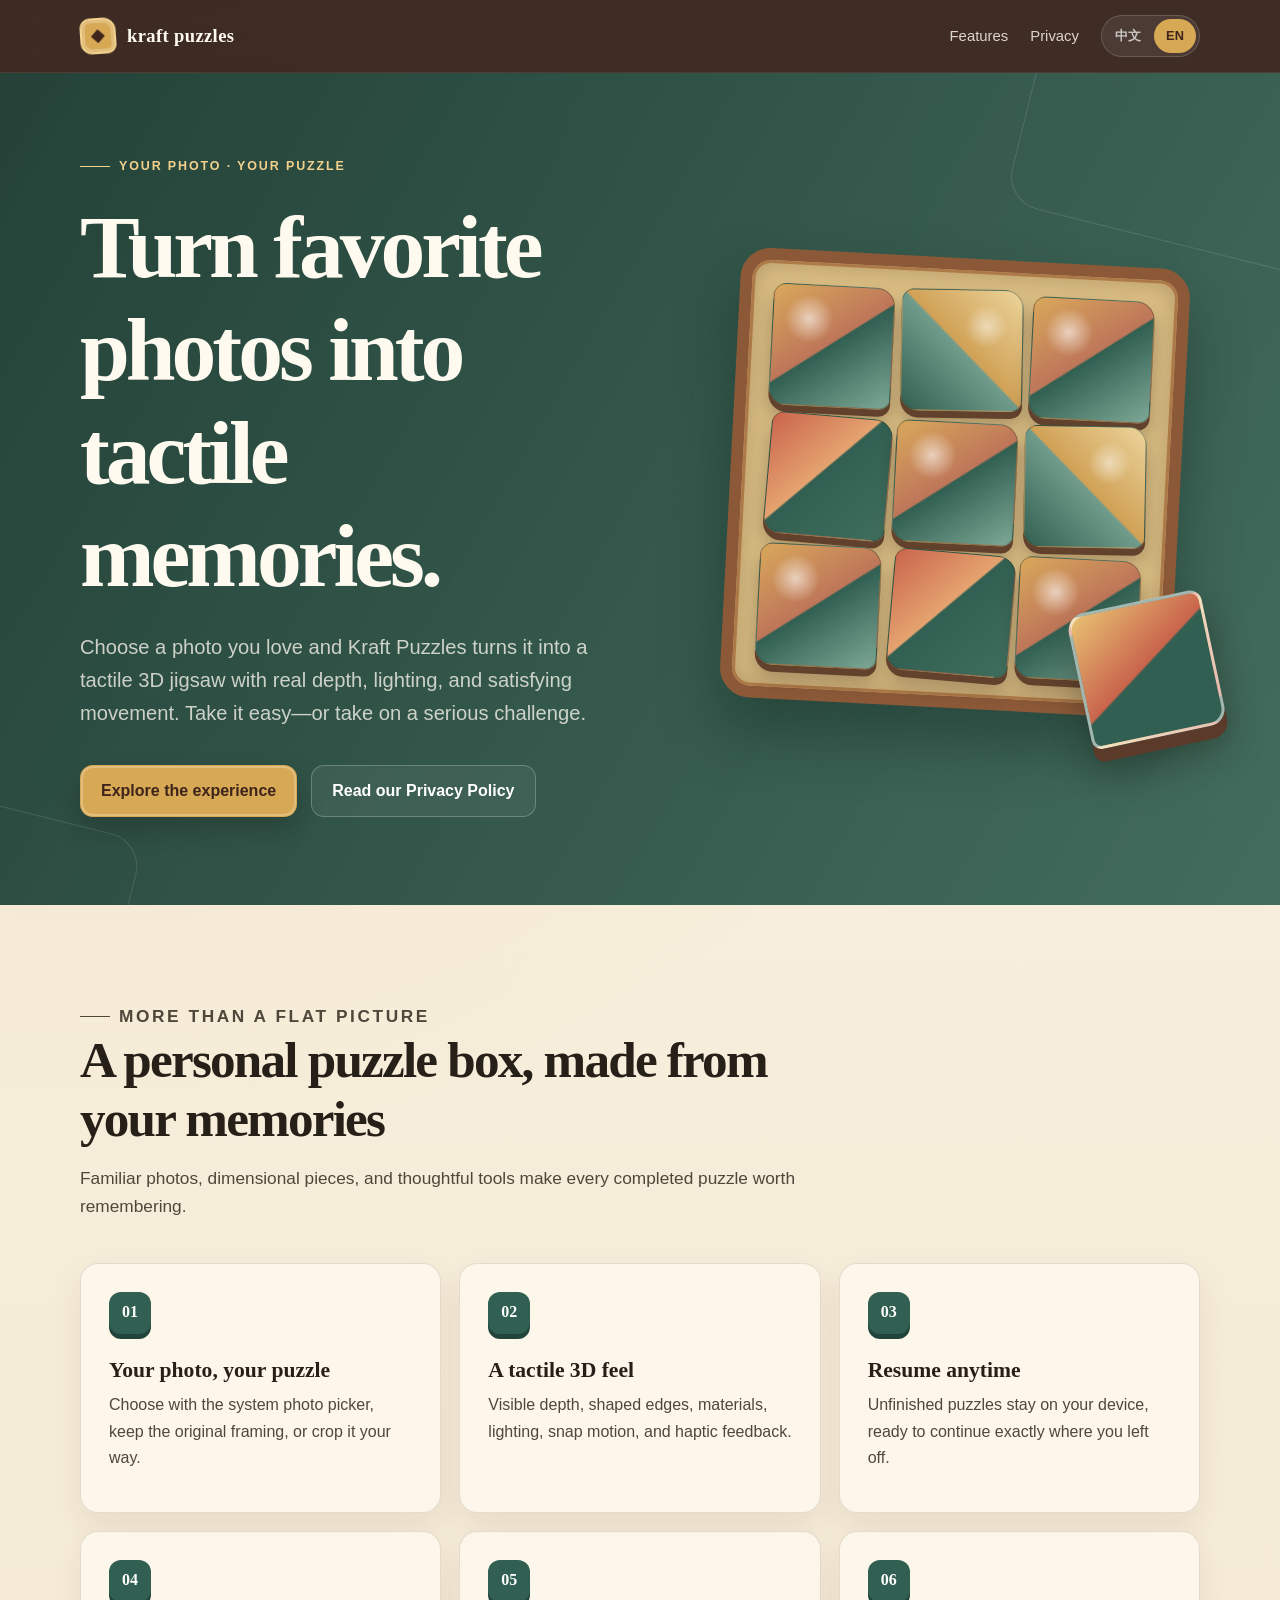
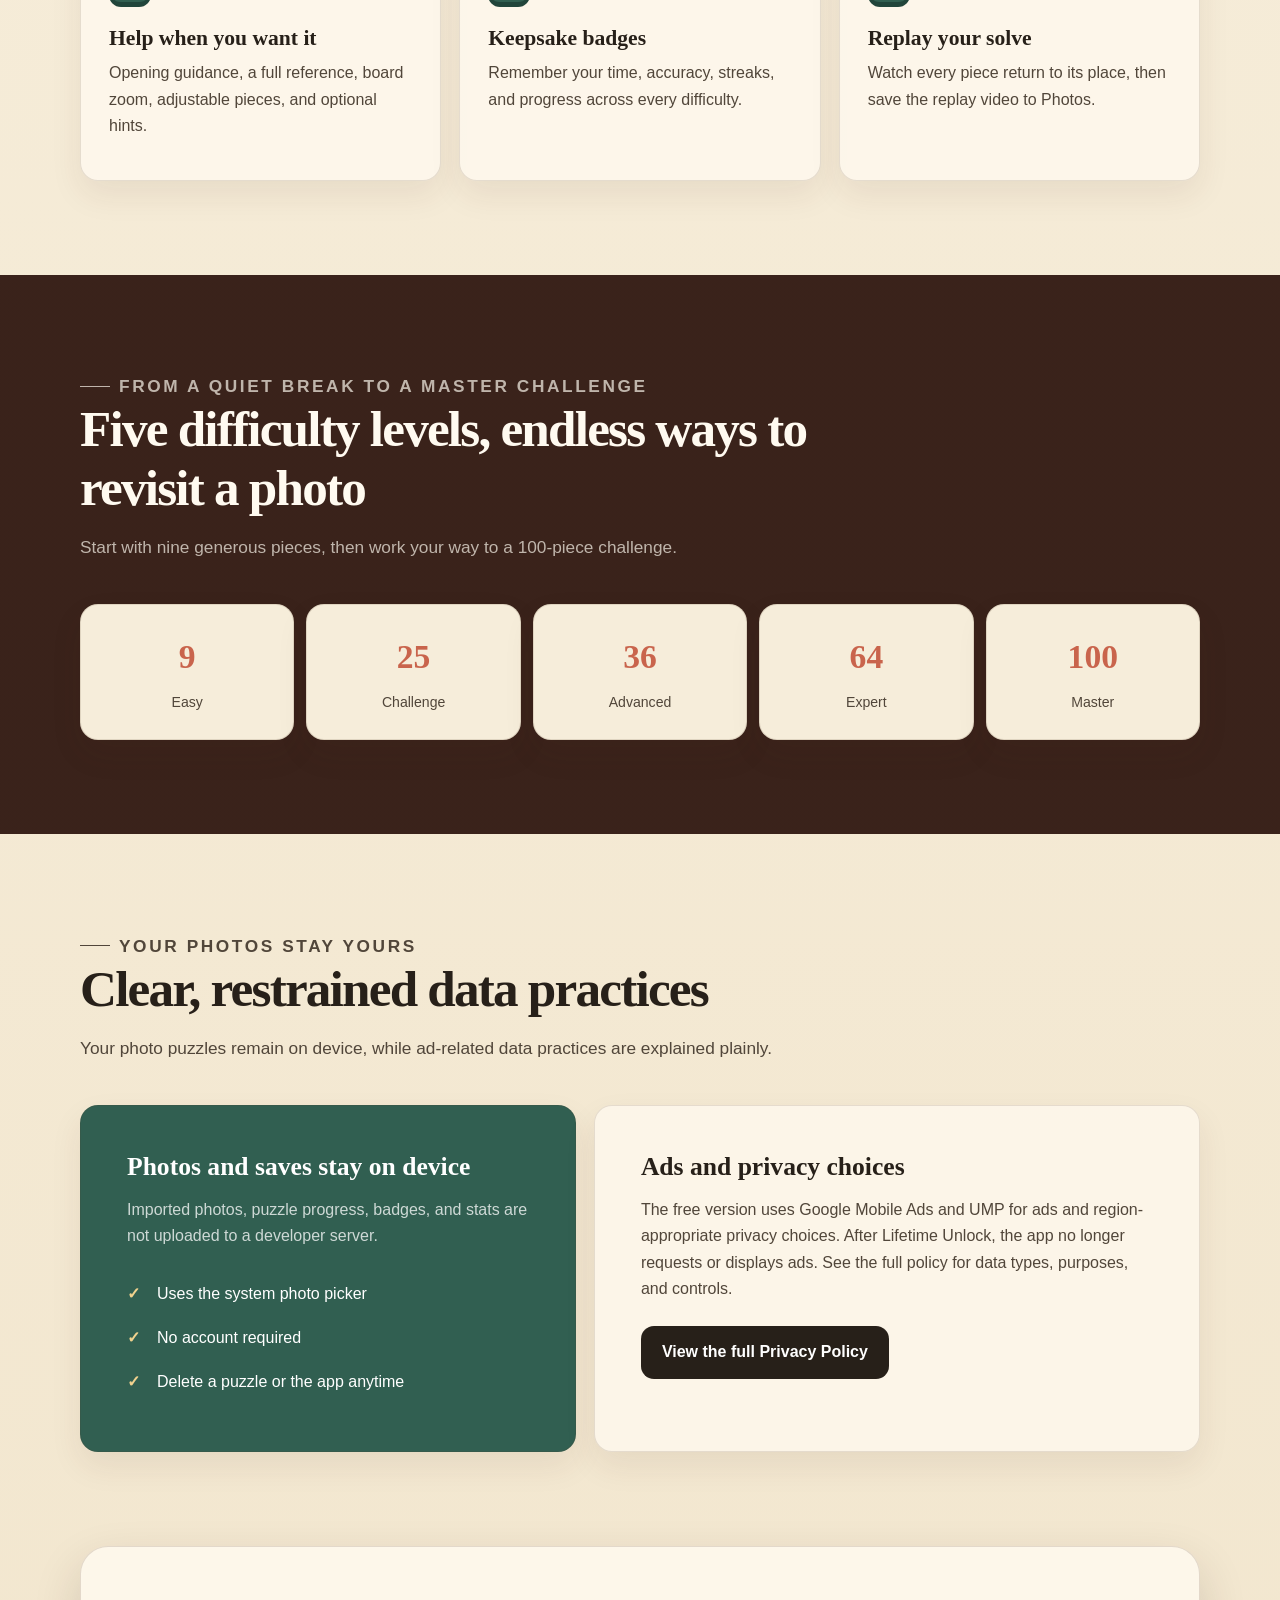
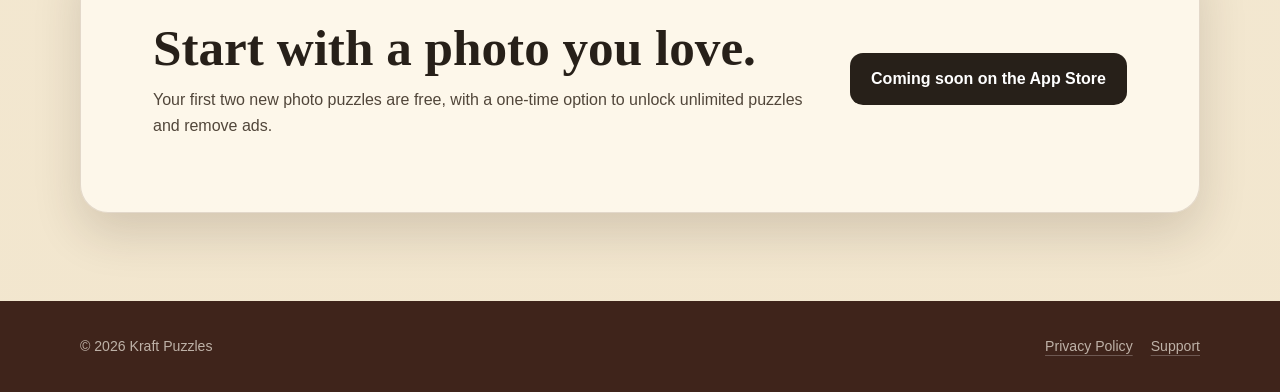
==== commit 29521f19: "Add files via upload" ====
--- a/index.html
+++ b/index.html
@@ -1,87 +1,286 @@
-<!DOCTYPE html PUBLIC "-//W3C//DTD HTML 4.01//EN" "http://www.w3.org/TR/html4/strict.dtd">
-<html>
-<head>
-  <meta http-equiv="Content-Type" content="text/html; charset=utf-8">
-  <meta http-equiv="Content-Style-Type" content="text/css">
-  <title></title>
-  <meta name="Description" content="牛皮拼图（Kraft Puzzles）把你珍贵的照片变成有真实厚度与光影的 3D 拼图。支持 9 至 100 片、进度保存、奖章和拼图回放。">
-  <meta name="Generator" content="Cocoa HTML Writer">
-  <meta name="CocoaVersion" content="2685.5">
-  <style type="text/css">
-    p.p1 {margin: 0.0px 0.0px 0.0px 0.0px; font: 12.0px 'Songti SC'; color: #0000e9; -webkit-text-stroke: #0000e9}
-    p.p2 {margin: 0.0px 0.0px 0.0px 0.0px; font: 11.0px 'PingFang SC'; color: #000000; color: rgba(0, 0, 0, 0.85); -webkit-text-stroke: rgba(0, 0, 0, 0.85)}
-    p.p3 {margin: 0.0px 0.0px 12.0px 0.0px; font: 12.0px 'Songti SC'; -webkit-text-stroke: #000000}
-    p.p5 {margin: 0.0px 0.0px 0.0px 0.0px; font: 12.0px 'Songti SC'; -webkit-text-stroke: #000000; min-height: 17.0px}
-    p.p7 {margin: 0.0px 0.0px 0.0px 0.0px; font: 12.0px 'Songti SC'; -webkit-text-stroke: #000000}
-    p.p9 {margin: 0.0px 0.0px 12.0px 0.0px; font: 12.0px 'Songti SC'; color: #0000e9; -webkit-text-stroke: #0000e9}
-    li.li7 {margin: 0.0px 0.0px 0.0px 0.0px; font: 12.0px 'Songti SC'; -webkit-text-stroke: #000000}
-    span.s1 {text-decoration: underline ; font-kerning: none}
-    span.s2 {font-kerning: none; color: #000000; -webkit-text-stroke: 0px #000000}
-    span.s3 {text-decoration: underline ; font-kerning: none; -webkit-text-stroke: 0px #0000e9}
-    span.s4 {font-kerning: none; background-color: #b3b3b3}
-    span.s5 {font: 12.0px 'Songti SC'; font-kerning: none; color: #000000; -webkit-text-stroke: 0px #000000}
-    span.s6 {font: 11.0px 'Helvetica Neue'; font-kerning: none; background-color: #b3b3b3}
-    span.s7 {font-kerning: none}
-    span.s8 {-webkit-text-stroke: 0px #000000}
-    ul.ul1 {list-style-type: disc}
-  </style>
-</head>
-<body>
-<p class="p1"><span class="s1">跳到主要内容 / Skip to content</span></p>
-<p class="p1"><span class="s1"><a href="file:///Users/biqiang/Documents/pintugame/Website/index.html">◆ kraft puzzles</a></span></p>
-<p class="p1"><span class="s1">特色</span><span class="s2"> <a href="file:///Users/biqiang/Documents/pintugame/Website/privacy.html"><span class="s3">隐私政策</span></a></span></p>
-<p class="p2"><span class="s4">中文</span><span class="s5"> </span><span class="s6">EN</span></p>
-<p class="p3"><span class="s7">你的照片 · 你的拼图</span></p>
-<h1 style="margin: 0.0px 0.0px 16.1px 0.0px; font: 24.0px 'Songti SC'; -webkit-text-stroke: #000000"><span class="s7"><b>把珍贵照片，拼成立体回忆。</b></span></h1>
-<p class="p3"><span class="s7">从相册选择一张喜欢的照片，牛皮拼图会把它变成拥有真实厚度、光影和手感的 3D 拼图。慢慢拼，也可以认真挑战。</span></p>
-<p class="p1"><span class="s1">探索玩法</span><span class="s2"> <a href="file:///Users/biqiang/Documents/pintugame/Website/privacy.html"><span class="s3">阅读隐私政策</span></a></span></p>
-<p class="p5"><span class="s7"></span><br></p>
-<p class="p3"><span class="s7">不只是一张平面图片</span></p>
-<h2 style="margin: 0.0px 0.0px 14.9px 0.0px; font: 18.0px 'Songti SC'; -webkit-text-stroke: #000000"><span class="s7"><b>一盒只属于你的数字拼图</b></span></h2>
-<p class="p3"><span class="s7">熟悉的照片、真实的碎片质感，以及恰到好处的辅助，让每次完成都值得纪念。</span></p>
-<p class="p7"><span class="s7">01</span></p>
-<h3 style="margin: 0.0px 0.0px 14.0px 0.0px; font: 14.0px 'Songti SC'; -webkit-text-stroke: #000000"><span class="s7"><b>照片即是拼图</b></span></h3>
-<p class="p3"><span class="s7">从系统照片选择图片，保留原始比例，或裁切成正方形、横向与纵向构图。</span></p>
-<p class="p7"><span class="s7">02</span></p>
-<h3 style="margin: 0.0px 0.0px 14.0px 0.0px; font: 14.0px 'Songti SC'; -webkit-text-stroke: #000000"><span class="s7"><b>真正的立体手感</b></span></h3>
-<p class="p3"><span class="s7">每一块都有可见厚度、边缘、材质与光影，配合吸附动画和触觉反馈自然归位。</span></p>
-<p class="p7"><span class="s7">03</span></p>
-<h3 style="margin: 0.0px 0.0px 14.0px 0.0px; font: 14.0px 'Songti SC'; -webkit-text-stroke: #000000"><span class="s7"><b>进度随时继续</b></span></h3>
-<p class="p3"><span class="s7">未完成的拼图保存在本机。下次打开，从离开的那一块继续，不必重新开始。</span></p>
-<p class="p7"><span class="s7">04</span></p>
-<h3 style="margin: 0.0px 0.0px 14.0px 0.0px; font: 14.0px 'Songti SC'; -webkit-text-stroke: #000000"><span class="s7"><b>需要时再提示</b></span></h3>
-<p class="p3"><span class="s7">支持开局引导、完整参考图、画布缩放和可调碎片大小，帮助由你决定。</span></p>
-<p class="p7"><span class="s7">05</span></p>
-<h3 style="margin: 0.0px 0.0px 14.0px 0.0px; font: 14.0px 'Songti SC'; -webkit-text-stroke: #000000"><span class="s7"><b>拾光奖章册</b></span></h3>
-<p class="p3"><span class="s7">记录用时、准确率、连续归位与不同难度表现，让每一种完成方式都有纪念。</span></p>
-<p class="p7"><span class="s7">06</span></p>
-<h3 style="margin: 0.0px 0.0px 14.0px 0.0px; font: 14.0px 'Songti SC'; -webkit-text-stroke: #000000"><span class="s7"><b>把过程变成故事</b></span></h3>
-<p class="p3"><span class="s7">完成后重温碎片逐块归位的过程，并可将回放视频保存到系统相册。</span></p>
-<p class="p3"><span class="s7">从放松到大师挑战</span></p>
-<h2 style="margin: 0.0px 0.0px 14.9px 0.0px; font: 18.0px 'Songti SC'; -webkit-text-stroke: #000000"><span class="s7"><b>五档难度，一张照片反复探索</b></span></h2>
-<p class="p3"><span class="s7">先从九宫格熟悉手感，再把同一幅画面升级到百片挑战。</span></p>
-<p class="p7"><span class="s7"><b>9</b>轻松</span></p>
-<p class="p7"><span class="s7"><b>25</b>挑战</span></p>
-<p class="p7"><span class="s7"><b>36</b>进阶</span></p>
-<p class="p7"><span class="s7"><b>64</b>专家</span></p>
-<p class="p7"><span class="s7"><b>100</b>大师</span></p>
-<p class="p3"><span class="s7">照片属于你</span></p>
-<h2 style="margin: 0.0px 0.0px 14.9px 0.0px; font: 18.0px 'Songti SC'; -webkit-text-stroke: #000000"><span class="s7"><b>清楚、克制的数据处理</b></span></h2>
-<p class="p3"><span class="s7">我们把照片拼图留在设备里，同时如实说明免费版广告服务所处理的数据。</span></p>
-<h3 style="margin: 0.0px 0.0px 14.0px 0.0px; font: 14.0px 'Songti SC'; -webkit-text-stroke: #000000"><span class="s7"><b>照片与存档保存在本机</b></span></h3>
-<p class="p3"><span class="s7">导入照片、拼图进度、奖章与统计不会上传到开发者服务器。</span></p>
-<ul class="ul1">
-  <li class="li7"><span class="s8"></span><span class="s7">使用系统照片选择器</span></li>
-  <li class="li7"><span class="s8"></span><span class="s7">无需注册账号</span></li>
-  <li class="li7"><span class="s8"></span><span class="s7">可以随时删除拼图或 App</span></li>
-</ul>
-<h3 style="margin: 0.0px 0.0px 14.0px 0.0px; font: 14.0px 'Songti SC'; -webkit-text-stroke: #000000"><span class="s7"><b>广告与隐私选择</b></span></h3>
-<p class="p3"><span class="s7">免费版使用 Google Mobile Ads 与 UMP 提供广告和适用地区的隐私选项。永久解锁后，App 不再请求或展示广告。详细数据类型、用途与选择方式请查看完整隐私政策。</span></p>
-<p class="p9"><span class="s1"><a href="file:///Users/biqiang/Documents/pintugame/Website/privacy.html">查看完整隐私政策</a></span></p>
-<h2 style="margin: 0.0px 0.0px 14.9px 0.0px; font: 18.0px 'Songti SC'; -webkit-text-stroke: #000000"><span class="s7"><b>从一张喜欢的照片开始。</b></span></h2>
-<p class="p3"><span class="s7">前两个新照片拼图免费创建；也可一次购买，永久解锁无限拼图并移除广告。</span></p>
-<p class="p7"><span class="s7">App Store · 即将上线</span></p>
-<p class="p7"><span class="s7">© 2026 Kraft Puzzles</span></p>
-<p class="p1"><span class="s1"><a href="file:///Users/biqiang/Documents/pintugame/Website/privacy.html">隐私政策</a></span><span class="s2"> <a href="mailto:REPLACE_WITH_SUPPORT_EMAIL"><span class="s3">联系支持</span></a></span></p>
-</body>
+<!doctype html>
+<html lang="zh-Hans">
+  <head>
+    <meta charset="utf-8" />
+    <meta name="viewport" content="width=device-width, initial-scale=1" />
+    <meta
+      name="description"
+      content="牛皮拼图（Kraft Puzzles）把你珍贵的照片变成有真实厚度与光影的 3D 拼图。支持 9 至 100 片、进度保存、奖章和拼图回放。"
+    />
+    <meta name="theme-color" content="#21453b" />
+    <title>牛皮拼图 · Kraft Puzzles — 把照片拼成立体回忆</title>
+    <link rel="stylesheet" href="styles.css" />
+    <script src="site.js" defer></script>
+  </head>
+  <body>
+    <a class="skip-link" href="#main">跳到主要内容 / Skip to content</a>
+
+    <header class="site-header">
+      <nav class="nav" aria-label="主导航 / Main navigation">
+        <a class="brand" href="index.html" aria-label="牛皮拼图首页">
+          <span class="brand-mark" aria-hidden="true">◆</span>
+          <span>kraft puzzles</span>
+        </a>
+        <div class="nav-links">
+          <a href="#features" data-language-panel="zh">特色</a>
+          <a href="#features" data-language-panel="en" hidden>Features</a>
+          <a class="always" href="privacy.html">
+            <span data-language-panel="zh">隐私政策</span>
+            <span data-language-panel="en" hidden>Privacy</span>
+          </a>
+          <div class="language-switcher" aria-label="选择语言 / Choose language">
+            <button type="button" data-language-button="zh" aria-pressed="true">中文</button>
+            <button type="button" data-language-button="en" aria-pressed="false">EN</button>
+          </div>
+        </div>
+      </nav>
+    </header>
+
+    <main id="main">
+      <section class="hero">
+        <div class="hero-inner">
+          <div data-language-panel="zh">
+            <p class="eyebrow">你的照片 · 你的拼图</p>
+            <h1>把珍贵照片，拼成立体回忆。</h1>
+            <p class="hero-copy">
+              从相册选择一张喜欢的照片，牛皮拼图会把它变成拥有真实厚度、光影和手感的
+              3D 拼图。慢慢拼，也可以认真挑战。
+            </p>
+            <div class="hero-actions">
+              <a class="button button-primary" href="#features">探索玩法</a>
+              <a class="button button-secondary" href="privacy.html">阅读隐私政策</a>
+            </div>
+          </div>
+
+          <div data-language-panel="en" hidden>
+            <p class="eyebrow">Your photo · Your puzzle</p>
+            <h1>Turn favorite photos into tactile memories.</h1>
+            <p class="hero-copy">
+              Choose a photo you love and Kraft Puzzles turns it into a tactile 3D jigsaw
+              with real depth, lighting, and satisfying movement. Take it easy—or take on a
+              serious challenge.
+            </p>
+            <div class="hero-actions">
+              <a class="button button-primary" href="#features">Explore the experience</a>
+              <a class="button button-secondary" href="privacy.html">Read our Privacy Policy</a>
+            </div>
+          </div>
+
+          <div class="puzzle-stage" aria-hidden="true">
+            <div class="puzzle-board">
+              <span class="puzzle-piece"></span>
+              <span class="puzzle-piece"></span>
+              <span class="puzzle-piece"></span>
+              <span class="puzzle-piece"></span>
+              <span class="puzzle-piece"></span>
+              <span class="puzzle-piece"></span>
+              <span class="puzzle-piece"></span>
+              <span class="puzzle-piece"></span>
+              <span class="puzzle-piece"></span>
+            </div>
+            <span class="piece-out"></span>
+          </div>
+        </div>
+      </section>
+
+      <section class="section" id="features">
+        <div class="section-header" data-language-panel="zh">
+          <p class="eyebrow">不只是一张平面图片</p>
+          <h2>一盒只属于你的数字拼图</h2>
+          <p>熟悉的照片、真实的碎片质感，以及恰到好处的辅助，让每次完成都值得纪念。</p>
+        </div>
+        <div class="section-header" data-language-panel="en" hidden>
+          <p class="eyebrow">More than a flat picture</p>
+          <h2>A personal puzzle box, made from your memories</h2>
+          <p>
+            Familiar photos, dimensional pieces, and thoughtful tools make every completed
+            puzzle worth remembering.
+          </p>
+        </div>
+
+        <div class="feature-grid">
+          <article class="feature-card">
+            <span class="feature-number">01</span>
+            <div data-language-panel="zh">
+              <h3>照片即是拼图</h3>
+              <p>从系统照片选择图片，保留原始比例，或裁切成正方形、横向与纵向构图。</p>
+            </div>
+            <div data-language-panel="en" hidden>
+              <h3>Your photo, your puzzle</h3>
+              <p>Choose with the system photo picker, keep the original framing, or crop it your way.</p>
+            </div>
+          </article>
+
+          <article class="feature-card">
+            <span class="feature-number">02</span>
+            <div data-language-panel="zh">
+              <h3>真正的立体手感</h3>
+              <p>每一块都有可见厚度、边缘、材质与光影，配合吸附动画和触觉反馈自然归位。</p>
+            </div>
+            <div data-language-panel="en" hidden>
+              <h3>A tactile 3D feel</h3>
+              <p>Visible depth, shaped edges, materials, lighting, snap motion, and haptic feedback.</p>
+            </div>
+          </article>
+
+          <article class="feature-card">
+            <span class="feature-number">03</span>
+            <div data-language-panel="zh">
+              <h3>进度随时继续</h3>
+              <p>未完成的拼图保存在本机。下次打开，从离开的那一块继续，不必重新开始。</p>
+            </div>
+            <div data-language-panel="en" hidden>
+              <h3>Resume anytime</h3>
+              <p>Unfinished puzzles stay on your device, ready to continue exactly where you left off.</p>
+            </div>
+          </article>
+
+          <article class="feature-card">
+            <span class="feature-number">04</span>
+            <div data-language-panel="zh">
+              <h3>需要时再提示</h3>
+              <p>支持开局引导、完整参考图、画布缩放和可调碎片大小，帮助由你决定。</p>
+            </div>
+            <div data-language-panel="en" hidden>
+              <h3>Help when you want it</h3>
+              <p>Opening guidance, a full reference, board zoom, adjustable pieces, and optional hints.</p>
+            </div>
+          </article>
+
+          <article class="feature-card">
+            <span class="feature-number">05</span>
+            <div data-language-panel="zh">
+              <h3>拾光奖章册</h3>
+              <p>记录用时、准确率、连续归位与不同难度表现，让每一种完成方式都有纪念。</p>
+            </div>
+            <div data-language-panel="en" hidden>
+              <h3>Keepsake badges</h3>
+              <p>Remember your time, accuracy, streaks, and progress across every difficulty.</p>
+            </div>
+          </article>
+
+          <article class="feature-card">
+            <span class="feature-number">06</span>
+            <div data-language-panel="zh">
+              <h3>把过程变成故事</h3>
+              <p>完成后重温碎片逐块归位的过程，并可将回放视频保存到系统相册。</p>
+            </div>
+            <div data-language-panel="en" hidden>
+              <h3>Replay your solve</h3>
+              <p>Watch every piece return to its place, then save the replay video to Photos.</p>
+            </div>
+          </article>
+        </div>
+      </section>
+
+      <section class="dark-band">
+        <div class="section">
+          <div class="section-header" data-language-panel="zh">
+            <p class="eyebrow">从放松到大师挑战</p>
+            <h2>五档难度，一张照片反复探索</h2>
+            <p>先从九宫格熟悉手感，再把同一幅画面升级到百片挑战。</p>
+          </div>
+          <div class="section-header" data-language-panel="en" hidden>
+            <p class="eyebrow">From a quiet break to a master challenge</p>
+            <h2>Five difficulty levels, endless ways to revisit a photo</h2>
+            <p>Start with nine generous pieces, then work your way to a 100-piece challenge.</p>
+          </div>
+
+          <div class="difficulty-grid">
+            <div class="difficulty-card"><strong>9</strong><span data-language-panel="zh">轻松</span><span data-language-panel="en" hidden>Easy</span></div>
+            <div class="difficulty-card"><strong>25</strong><span data-language-panel="zh">挑战</span><span data-language-panel="en" hidden>Challenge</span></div>
+            <div class="difficulty-card"><strong>36</strong><span data-language-panel="zh">进阶</span><span data-language-panel="en" hidden>Advanced</span></div>
+            <div class="difficulty-card"><strong>64</strong><span data-language-panel="zh">专家</span><span data-language-panel="en" hidden>Expert</span></div>
+            <div class="difficulty-card"><strong>100</strong><span data-language-panel="zh">大师</span><span data-language-panel="en" hidden>Master</span></div>
+          </div>
+        </div>
+      </section>
+
+      <section class="section" id="privacy">
+        <div class="section-header" data-language-panel="zh">
+          <p class="eyebrow">照片属于你</p>
+          <h2>清楚、克制的数据处理</h2>
+          <p>我们把照片拼图留在设备里，同时如实说明免费版广告服务所处理的数据。</p>
+        </div>
+        <div class="section-header" data-language-panel="en" hidden>
+          <p class="eyebrow">Your photos stay yours</p>
+          <h2>Clear, restrained data practices</h2>
+          <p>Your photo puzzles remain on device, while ad-related data practices are explained plainly.</p>
+        </div>
+
+        <div class="privacy-panel">
+          <article class="privacy-card emphasis">
+            <div data-language-panel="zh">
+              <h3>照片与存档保存在本机</h3>
+              <p>导入照片、拼图进度、奖章与统计不会上传到开发者服务器。</p>
+              <ul class="check-list">
+                <li>使用系统照片选择器</li>
+                <li>无需注册账号</li>
+                <li>可以随时删除拼图或 App</li>
+              </ul>
+            </div>
+            <div data-language-panel="en" hidden>
+              <h3>Photos and saves stay on device</h3>
+              <p>Imported photos, puzzle progress, badges, and stats are not uploaded to a developer server.</p>
+              <ul class="check-list">
+                <li>Uses the system photo picker</li>
+                <li>No account required</li>
+                <li>Delete a puzzle or the app anytime</li>
+              </ul>
+            </div>
+          </article>
+
+          <article class="privacy-card">
+            <div data-language-panel="zh">
+              <h3>广告与隐私选择</h3>
+              <p>
+                免费版使用 Google Mobile Ads 与 UMP 提供广告和适用地区的隐私选项。永久解锁后，App
+                不再请求或展示广告。详细数据类型、用途与选择方式请查看完整隐私政策。
+              </p>
+            </div>
+            <div data-language-panel="en" hidden>
+              <h3>Ads and privacy choices</h3>
+              <p>
+                The free version uses Google Mobile Ads and UMP for ads and region-appropriate privacy
+                choices. After Lifetime Unlock, the app no longer requests or displays ads. See the full
+                policy for data types, purposes, and controls.
+              </p>
+            </div>
+            <p style="margin-top: 24px">
+              <a class="button button-dark" href="privacy.html">
+                <span data-language-panel="zh">查看完整隐私政策</span>
+                <span data-language-panel="en" hidden>View the full Privacy Policy</span>
+              </a>
+            </p>
+          </article>
+        </div>
+      </section>
+
+      <section class="cta" aria-labelledby="cta-heading">
+        <div data-language-panel="zh">
+          <h2 id="cta-heading">从一张喜欢的照片开始。</h2>
+          <p>前两个新照片拼图免费创建；也可一次购买，永久解锁无限拼图并移除广告。</p>
+        </div>
+        <div data-language-panel="en" hidden>
+          <h2 id="cta-heading-en">Start with a photo you love.</h2>
+          <p>Your first two new photo puzzles are free, with a one-time option to unlock unlimited puzzles and remove ads.</p>
+        </div>
+        <span class="button button-dark" aria-label="App Store 即将上线 / Coming soon on the App Store">
+          <span data-language-panel="zh">App Store · 即将上线</span>
+          <span data-language-panel="en" hidden>Coming soon on the App Store</span>
+        </span>
+      </section>
+    </main>
+
+    <footer class="site-footer">
+      <div class="footer-inner">
+        <span>© 2026 <span data-replace="legal-name">Kraft Puzzles</span></span>
+        <div class="footer-links">
+          <a href="privacy.html"><span data-language-panel="zh">隐私政策</span><span data-language-panel="en" hidden>Privacy Policy</span></a>
+          <a href="mailto:smallstr0ng@icloud.com"><span data-language-panel="zh">联系支持</span><span data-language-panel="en" hidden>Support</span></a>
+        </div>
+      </div>
+    </footer>
+  </body>
 </html>
+
--- a/styles.css
+++ b/styles.css
@@ -0,0 +1,851 @@
+:root {
+  color-scheme: light;
+  --ink: #272019;
+  --ink-soft: #51463a;
+  --paper: #f6edda;
+  --paper-deep: #ead8b7;
+  --wood: #6f3e29;
+  --wood-dark: #3f241b;
+  --felt: #315f51;
+  --felt-dark: #21453b;
+  --brass: #d7a955;
+  --coral: #c9644c;
+  --cream: #fffaf0;
+  --line: rgba(65, 43, 29, 0.18);
+  --shadow: 0 20px 48px rgba(52, 31, 20, 0.16);
+  --radius-lg: 28px;
+  --radius-md: 18px;
+  --page: min(1120px, calc(100% - 36px));
+}
+
+* {
+  box-sizing: border-box;
+}
+
+html {
+  scroll-behavior: smooth;
+}
+
+body {
+  margin: 0;
+  color: var(--ink);
+  background:
+    radial-gradient(circle at 8% 4%, rgba(215, 169, 85, 0.16), transparent 28%),
+    linear-gradient(180deg, #f8f0df 0%, #f2e6ce 100%);
+  font-family: -apple-system, BlinkMacSystemFont, "Segoe UI", "PingFang SC",
+    "Hiragino Sans GB", "Microsoft YaHei", sans-serif;
+  line-height: 1.65;
+  -webkit-font-smoothing: antialiased;
+}
+
+a {
+  color: inherit;
+}
+
+button,
+a {
+  -webkit-tap-highlight-color: transparent;
+}
+
+.skip-link {
+  position: fixed;
+  top: 10px;
+  left: 10px;
+  z-index: 100;
+  padding: 10px 14px;
+  border-radius: 10px;
+  color: white;
+  background: var(--ink);
+  transform: translateY(-150%);
+}
+
+.skip-link:focus {
+  transform: translateY(0);
+}
+
+.site-header {
+  position: sticky;
+  top: 0;
+  z-index: 20;
+  border-bottom: 1px solid rgba(255, 255, 255, 0.08);
+  color: var(--cream);
+  background: rgba(46, 28, 21, 0.92);
+  backdrop-filter: blur(16px);
+}
+
+.nav {
+  width: var(--page);
+  min-height: 72px;
+  margin: 0 auto;
+  display: flex;
+  align-items: center;
+  gap: 26px;
+}
+
+.brand {
+  display: inline-flex;
+  align-items: center;
+  gap: 11px;
+  text-decoration: none;
+  font-family: Georgia, "Times New Roman", "Songti SC", serif;
+  font-size: 1.16rem;
+  font-weight: 800;
+  letter-spacing: 0.02em;
+  white-space: nowrap;
+}
+
+.brand-mark {
+  width: 36px;
+  height: 36px;
+  display: grid;
+  place-items: center;
+  border: 2px solid #f2d18c;
+  border-radius: 10px 13px 9px 12px;
+  color: var(--wood-dark);
+  background: var(--brass);
+  box-shadow: inset 0 0 0 3px rgba(255, 255, 255, 0.24);
+  font-size: 1.05rem;
+  transform: rotate(-4deg);
+}
+
+.nav-links {
+  margin-left: auto;
+  display: flex;
+  align-items: center;
+  gap: 22px;
+}
+
+.nav-links a {
+  color: rgba(255, 250, 240, 0.82);
+  text-decoration: none;
+  font-size: 0.93rem;
+}
+
+.nav-links a:hover,
+.nav-links a:focus-visible {
+  color: white;
+}
+
+.language-switcher {
+  display: inline-flex;
+  gap: 3px;
+  padding: 3px;
+  border: 1px solid rgba(255, 255, 255, 0.16);
+  border-radius: 999px;
+  background: rgba(255, 255, 255, 0.07);
+}
+
+.language-switcher button {
+  min-width: 42px;
+  padding: 6px 10px;
+  border: 0;
+  border-radius: 999px;
+  color: rgba(255, 255, 255, 0.7);
+  background: transparent;
+  font: inherit;
+  font-size: 0.8rem;
+  font-weight: 700;
+  cursor: pointer;
+}
+
+.language-switcher button[aria-pressed="true"] {
+  color: var(--wood-dark);
+  background: var(--brass);
+}
+
+.hero {
+  position: relative;
+  overflow: hidden;
+  color: var(--cream);
+  background:
+    linear-gradient(120deg, rgba(28, 59, 50, 0.96), rgba(49, 95, 81, 0.91)),
+    repeating-linear-gradient(90deg, transparent 0 33px, rgba(255, 255, 255, 0.025) 34px 35px);
+}
+
+.hero::before,
+.hero::after {
+  content: "";
+  position: absolute;
+  border: 1px solid rgba(255, 255, 255, 0.12);
+  border-radius: 34px;
+  transform: rotate(14deg);
+}
+
+.hero::before {
+  width: 320px;
+  height: 320px;
+  right: -80px;
+  top: -150px;
+}
+
+.hero::after {
+  width: 210px;
+  height: 210px;
+  left: -90px;
+  bottom: -120px;
+}
+
+.hero-inner {
+  position: relative;
+  z-index: 1;
+  width: var(--page);
+  min-height: 650px;
+  margin: 0 auto;
+  display: grid;
+  grid-template-columns: minmax(0, 1.05fr) minmax(340px, 0.95fr);
+  align-items: center;
+  gap: clamp(48px, 7vw, 96px);
+  padding: 76px 0 88px;
+}
+
+.eyebrow {
+  display: inline-flex;
+  align-items: center;
+  gap: 9px;
+  margin: 0 0 18px;
+  color: #f2d18c;
+  font-size: 0.78rem;
+  font-weight: 800;
+  letter-spacing: 0.15em;
+  text-transform: uppercase;
+}
+
+.eyebrow::before {
+  content: "";
+  width: 30px;
+  height: 1px;
+  background: currentColor;
+}
+
+h1,
+h2,
+h3 {
+  font-family: Georgia, "Times New Roman", "Songti SC", serif;
+  line-height: 1.15;
+}
+
+h1 {
+  max-width: 720px;
+  margin: 0;
+  font-size: clamp(3rem, 7vw, 5.8rem);
+  letter-spacing: -0.045em;
+}
+
+.hero-copy {
+  max-width: 650px;
+  margin: 24px 0 0;
+  color: rgba(255, 250, 240, 0.76);
+  font-size: clamp(1.05rem, 1.8vw, 1.26rem);
+}
+
+.hero-actions {
+  margin-top: 34px;
+  display: flex;
+  flex-wrap: wrap;
+  align-items: center;
+  gap: 14px;
+}
+
+.button {
+  min-height: 50px;
+  display: inline-flex;
+  align-items: center;
+  justify-content: center;
+  gap: 10px;
+  padding: 12px 20px;
+  border: 1px solid transparent;
+  border-radius: 13px;
+  text-decoration: none;
+  font-weight: 800;
+  transition: transform 160ms ease, box-shadow 160ms ease, background 160ms ease;
+}
+
+.button:hover {
+  transform: translateY(-2px);
+}
+
+.button-primary {
+  color: var(--wood-dark);
+  background: var(--brass);
+  box-shadow: 0 11px 24px rgba(21, 16, 11, 0.24), inset 0 0 0 2px rgba(255, 255, 255, 0.24);
+}
+
+.button-secondary {
+  border-color: rgba(255, 255, 255, 0.23);
+  color: white;
+  background: rgba(255, 255, 255, 0.06);
+}
+
+.button-dark {
+  color: white;
+  background: var(--ink);
+}
+
+.puzzle-stage {
+  position: relative;
+  aspect-ratio: 1 / 1;
+  display: grid;
+  place-items: center;
+}
+
+.puzzle-board {
+  width: min(100%, 450px);
+  aspect-ratio: 1;
+  padding: 22px;
+  display: grid;
+  grid-template-columns: repeat(3, 1fr);
+  gap: 8px;
+  border: 12px solid #8b5938;
+  border-radius: 30px;
+  background: #d9bd83;
+  box-shadow:
+    0 34px 60px rgba(10, 30, 24, 0.36),
+    inset 0 0 0 3px #ad7947,
+    inset 0 0 24px rgba(76, 42, 24, 0.3);
+  transform: rotate(3deg);
+}
+
+.puzzle-piece {
+  position: relative;
+  border: 1px solid rgba(32, 44, 32, 0.35);
+  border-radius: 13px 19px 12px 18px;
+  background:
+    radial-gradient(circle at 30% 28%, rgba(255, 255, 255, 0.6), transparent 20%),
+    linear-gradient(145deg, #d9a85b, #be7659 48%, #315f51 49%, #7ea997);
+  box-shadow: 0 7px 0 #62422d, 0 13px 17px rgba(30, 21, 15, 0.26);
+}
+
+.puzzle-piece:nth-child(2n) {
+  transform: translateY(-3px) rotate(-2deg);
+  background:
+    radial-gradient(circle at 70% 30%, rgba(255, 255, 255, 0.5), transparent 18%),
+    linear-gradient(45deg, #315f51, #719c8b 50%, #d0a156 51%, #ecd49b);
+}
+
+.puzzle-piece:nth-child(4n) {
+  transform: translateX(3px) rotate(2deg);
+  background: linear-gradient(135deg, #c9644c, #e5a36f 45%, #315f51 46%, #406e5d);
+}
+
+.piece-out {
+  position: absolute;
+  width: 28%;
+  aspect-ratio: 1;
+  right: -3%;
+  bottom: -2%;
+  border: 3px solid rgba(255, 255, 255, 0.55);
+  border-radius: 18px 12px 17px 10px;
+  background: linear-gradient(145deg, #e8c273, #c9644c 48%, #315f51 49%);
+  box-shadow: 0 13px 0 #5b3a29, 0 22px 35px rgba(22, 20, 15, 0.35);
+  transform: rotate(-12deg);
+}
+
+.section {
+  width: var(--page);
+  margin: 0 auto;
+  padding: 94px 0;
+}
+
+.section-header {
+  max-width: 740px;
+  margin-bottom: 42px;
+}
+
+.section-header h2 {
+  margin: 0 0 15px;
+  font-size: clamp(2.1rem, 4vw, 3.5rem);
+  letter-spacing: -0.035em;
+}
+
+.section-header p {
+  margin: 0;
+  color: var(--ink-soft);
+  font-size: 1.08rem;
+}
+
+.feature-grid {
+  display: grid;
+  grid-template-columns: repeat(3, minmax(0, 1fr));
+  gap: 18px;
+}
+
+.feature-card,
+.difficulty-card,
+.privacy-card,
+.policy-section,
+.summary-card {
+  border: 1px solid rgba(88, 58, 39, 0.14);
+  border-radius: var(--radius-md);
+  background: rgba(255, 250, 240, 0.74);
+  box-shadow: 0 14px 32px rgba(71, 44, 28, 0.08);
+}
+
+.feature-card {
+  min-height: 250px;
+  padding: 28px;
+}
+
+.feature-number {
+  width: 42px;
+  height: 42px;
+  display: grid;
+  place-items: center;
+  border-radius: 12px;
+  color: white;
+  background: var(--felt);
+  font-family: Georgia, serif;
+  font-weight: 800;
+  box-shadow: 0 5px 0 var(--felt-dark);
+}
+
+.feature-card h3 {
+  margin: 24px 0 10px;
+  font-size: 1.35rem;
+}
+
+.feature-card p {
+  margin: 0;
+  color: var(--ink-soft);
+}
+
+.dark-band {
+  color: var(--cream);
+  background:
+    linear-gradient(rgba(54, 30, 23, 0.98), rgba(54, 30, 23, 0.98)),
+    repeating-linear-gradient(0deg, transparent 0 14px, rgba(255, 255, 255, 0.03) 15px);
+}
+
+.dark-band .section-header p {
+  color: rgba(255, 250, 240, 0.68);
+}
+
+.difficulty-grid {
+  display: grid;
+  grid-template-columns: repeat(5, minmax(0, 1fr));
+  gap: 12px;
+}
+
+.difficulty-card {
+  padding: 24px 16px;
+  text-align: center;
+  color: var(--ink);
+  background: var(--paper);
+}
+
+.difficulty-card strong {
+  display: block;
+  margin-bottom: 5px;
+  color: var(--coral);
+  font-family: Georgia, serif;
+  font-size: 2.1rem;
+}
+
+.difficulty-card span {
+  color: var(--ink-soft);
+  font-size: 0.88rem;
+}
+
+.privacy-panel {
+  display: grid;
+  grid-template-columns: 0.9fr 1.1fr;
+  gap: 18px;
+}
+
+.privacy-card {
+  padding: clamp(28px, 4vw, 46px);
+}
+
+.privacy-card.emphasis {
+  color: white;
+  background: var(--felt);
+}
+
+.privacy-card h3 {
+  margin: 0 0 16px;
+  font-size: 1.6rem;
+}
+
+.privacy-card p {
+  margin: 0;
+  color: var(--ink-soft);
+}
+
+.privacy-card.emphasis p {
+  color: rgba(255, 255, 255, 0.76);
+}
+
+.check-list {
+  margin: 22px 0 0;
+  padding: 0;
+  list-style: none;
+}
+
+.check-list li {
+  position: relative;
+  padding: 9px 0 9px 30px;
+}
+
+.check-list li::before {
+  content: "✓";
+  position: absolute;
+  left: 0;
+  color: #f1d28e;
+  font-weight: 900;
+}
+
+.cta {
+  width: var(--page);
+  margin: 0 auto 88px;
+  padding: clamp(38px, 7vw, 72px);
+  display: grid;
+  grid-template-columns: 1fr auto;
+  align-items: center;
+  gap: 30px;
+  border: 1px solid rgba(88, 58, 39, 0.16);
+  border-radius: var(--radius-lg);
+  background: rgba(255, 250, 240, 0.82);
+  box-shadow: var(--shadow);
+}
+
+.cta h2 {
+  margin: 0 0 9px;
+  font-size: clamp(2rem, 4vw, 3.3rem);
+}
+
+.cta p {
+  margin: 0;
+  color: var(--ink-soft);
+}
+
+.site-footer {
+  padding: 34px 0;
+  color: rgba(255, 250, 240, 0.66);
+  background: var(--wood-dark);
+}
+
+.footer-inner {
+  width: var(--page);
+  margin: 0 auto;
+  display: flex;
+  align-items: center;
+  justify-content: space-between;
+  gap: 24px;
+  font-size: 0.88rem;
+}
+
+.footer-links {
+  display: flex;
+  flex-wrap: wrap;
+  gap: 18px;
+}
+
+.footer-links a {
+  text-decoration-color: rgba(255, 255, 255, 0.24);
+  text-underline-offset: 4px;
+}
+
+/* Privacy page */
+.policy-hero {
+  color: white;
+  background: var(--felt-dark);
+}
+
+.policy-hero-inner {
+  width: var(--page);
+  margin: 0 auto;
+  padding: 72px 0 66px;
+}
+
+.policy-hero h1 {
+  max-width: 850px;
+  font-size: clamp(2.8rem, 6vw, 5rem);
+}
+
+.policy-hero p {
+  max-width: 760px;
+  margin: 20px 0 0;
+  color: rgba(255, 255, 255, 0.72);
+  font-size: 1.08rem;
+}
+
+.policy-layout {
+  width: var(--page);
+  margin: 0 auto;
+  display: grid;
+  grid-template-columns: 250px minmax(0, 1fr);
+  align-items: start;
+  gap: 34px;
+  padding: 54px 0 90px;
+}
+
+.policy-nav {
+  position: sticky;
+  top: 98px;
+  padding: 20px;
+  border: 1px solid var(--line);
+  border-radius: 16px;
+  background: rgba(255, 250, 240, 0.72);
+}
+
+.policy-nav strong {
+  display: block;
+  margin-bottom: 10px;
+  font-family: Georgia, "Songti SC", serif;
+}
+
+.policy-nav a {
+  display: block;
+  padding: 7px 0;
+  color: var(--ink-soft);
+  text-decoration: none;
+  font-size: 0.88rem;
+}
+
+.policy-nav a:hover,
+.policy-nav a:focus-visible {
+  color: var(--coral);
+}
+
+.policy-content {
+  min-width: 0;
+}
+
+.summary-card {
+  margin-bottom: 18px;
+  padding: 26px 30px;
+  border-left: 5px solid var(--brass);
+}
+
+.summary-card p {
+  margin: 0;
+  color: var(--ink-soft);
+}
+
+.policy-section {
+  margin-bottom: 16px;
+  padding: clamp(24px, 4vw, 38px);
+}
+
+.policy-section h2 {
+  margin: 0 0 18px;
+  font-size: clamp(1.45rem, 3vw, 2rem);
+}
+
+.policy-section h3 {
+  margin: 26px 0 10px;
+  font-size: 1.12rem;
+}
+
+.policy-section p,
+.policy-section li {
+  color: var(--ink-soft);
+}
+
+.policy-section ul {
+  padding-left: 22px;
+}
+
+.policy-section li + li {
+  margin-top: 8px;
+}
+
+.data-table-wrap {
+  overflow-x: auto;
+  margin-top: 20px;
+  border: 1px solid var(--line);
+  border-radius: 14px;
+}
+
+.data-table {
+  width: 100%;
+  min-width: 640px;
+  border-collapse: collapse;
+  background: rgba(255, 255, 255, 0.36);
+  font-size: 0.9rem;
+}
+
+.data-table th,
+.data-table td {
+  padding: 14px 16px;
+  border-bottom: 1px solid var(--line);
+  text-align: left;
+  vertical-align: top;
+}
+
+.data-table th {
+  color: var(--ink);
+  background: rgba(234, 216, 183, 0.6);
+}
+
+.data-table tr:last-child td {
+  border-bottom: 0;
+}
+
+.placeholder {
+  display: inline-block;
+  padding: 2px 7px;
+  border: 1px dashed var(--coral);
+  border-radius: 6px;
+  color: #923d2d;
+  background: #fff2e8;
+  font-weight: 800;
+}
+
+.language-panel[hidden] {
+  display: none !important;
+}
+
+:focus-visible {
+  outline: 3px solid #efc56e;
+  outline-offset: 3px;
+}
+
+@media (prefers-reduced-motion: reduce) {
+  html {
+    scroll-behavior: auto;
+  }
+
+  *,
+  *::before,
+  *::after {
+    animation-duration: 0.01ms !important;
+    transition-duration: 0.01ms !important;
+  }
+}
+
+@media (max-width: 900px) {
+  .nav-links > a:not(.always) {
+    display: none;
+  }
+
+  .hero-inner {
+    grid-template-columns: 1fr;
+    padding-top: 64px;
+  }
+
+  .puzzle-stage {
+    width: min(550px, 94%);
+    margin: 0 auto;
+  }
+
+  .feature-grid {
+    grid-template-columns: repeat(2, minmax(0, 1fr));
+  }
+
+  .difficulty-grid {
+    grid-template-columns: repeat(3, minmax(0, 1fr));
+  }
+
+  .privacy-panel,
+  .policy-layout {
+    grid-template-columns: 1fr;
+  }
+
+  .policy-nav {
+    position: static;
+  }
+}
+
+@media (max-width: 620px) {
+  :root {
+    --page: min(100% - 24px, 1120px);
+  }
+
+  .nav {
+    min-height: 64px;
+    gap: 10px;
+  }
+
+  .brand {
+    font-size: 1rem;
+  }
+
+  .brand-mark {
+    width: 32px;
+    height: 32px;
+  }
+
+  .nav-links {
+    gap: 8px;
+  }
+
+  .nav-links > a {
+    display: none;
+  }
+
+  .language-switcher button {
+    min-width: 37px;
+    padding: 5px 8px;
+  }
+
+  .hero-inner {
+    min-height: auto;
+    gap: 42px;
+    padding: 58px 0 68px;
+  }
+
+  h1 {
+    font-size: clamp(2.7rem, 15vw, 4rem);
+  }
+
+  .hero-actions,
+  .hero-actions .button {
+    width: 100%;
+  }
+
+  .puzzle-board {
+    padding: 16px;
+    border-width: 9px;
+  }
+
+  .section {
+    padding: 68px 0;
+  }
+
+  .feature-grid,
+  .difficulty-grid {
+    grid-template-columns: 1fr;
+  }
+
+  .feature-card {
+    min-height: auto;
+  }
+
+  .difficulty-card {
+    display: flex;
+    align-items: center;
+    justify-content: space-between;
+    text-align: left;
+  }
+
+  .difficulty-card strong {
+    margin: 0;
+  }
+
+  .cta {
+    grid-template-columns: 1fr;
+    margin-bottom: 62px;
+  }
+
+  .cta .button {
+    width: 100%;
+  }
+
+  .footer-inner {
+    align-items: flex-start;
+    flex-direction: column;
+  }
+
+  .policy-hero-inner {
+    padding: 56px 0 50px;
+  }
+
+  .policy-layout {
+    padding-top: 32px;
+  }
+
+  .summary-card,
+  .policy-section {
+    padding: 22px;
+  }
+}
